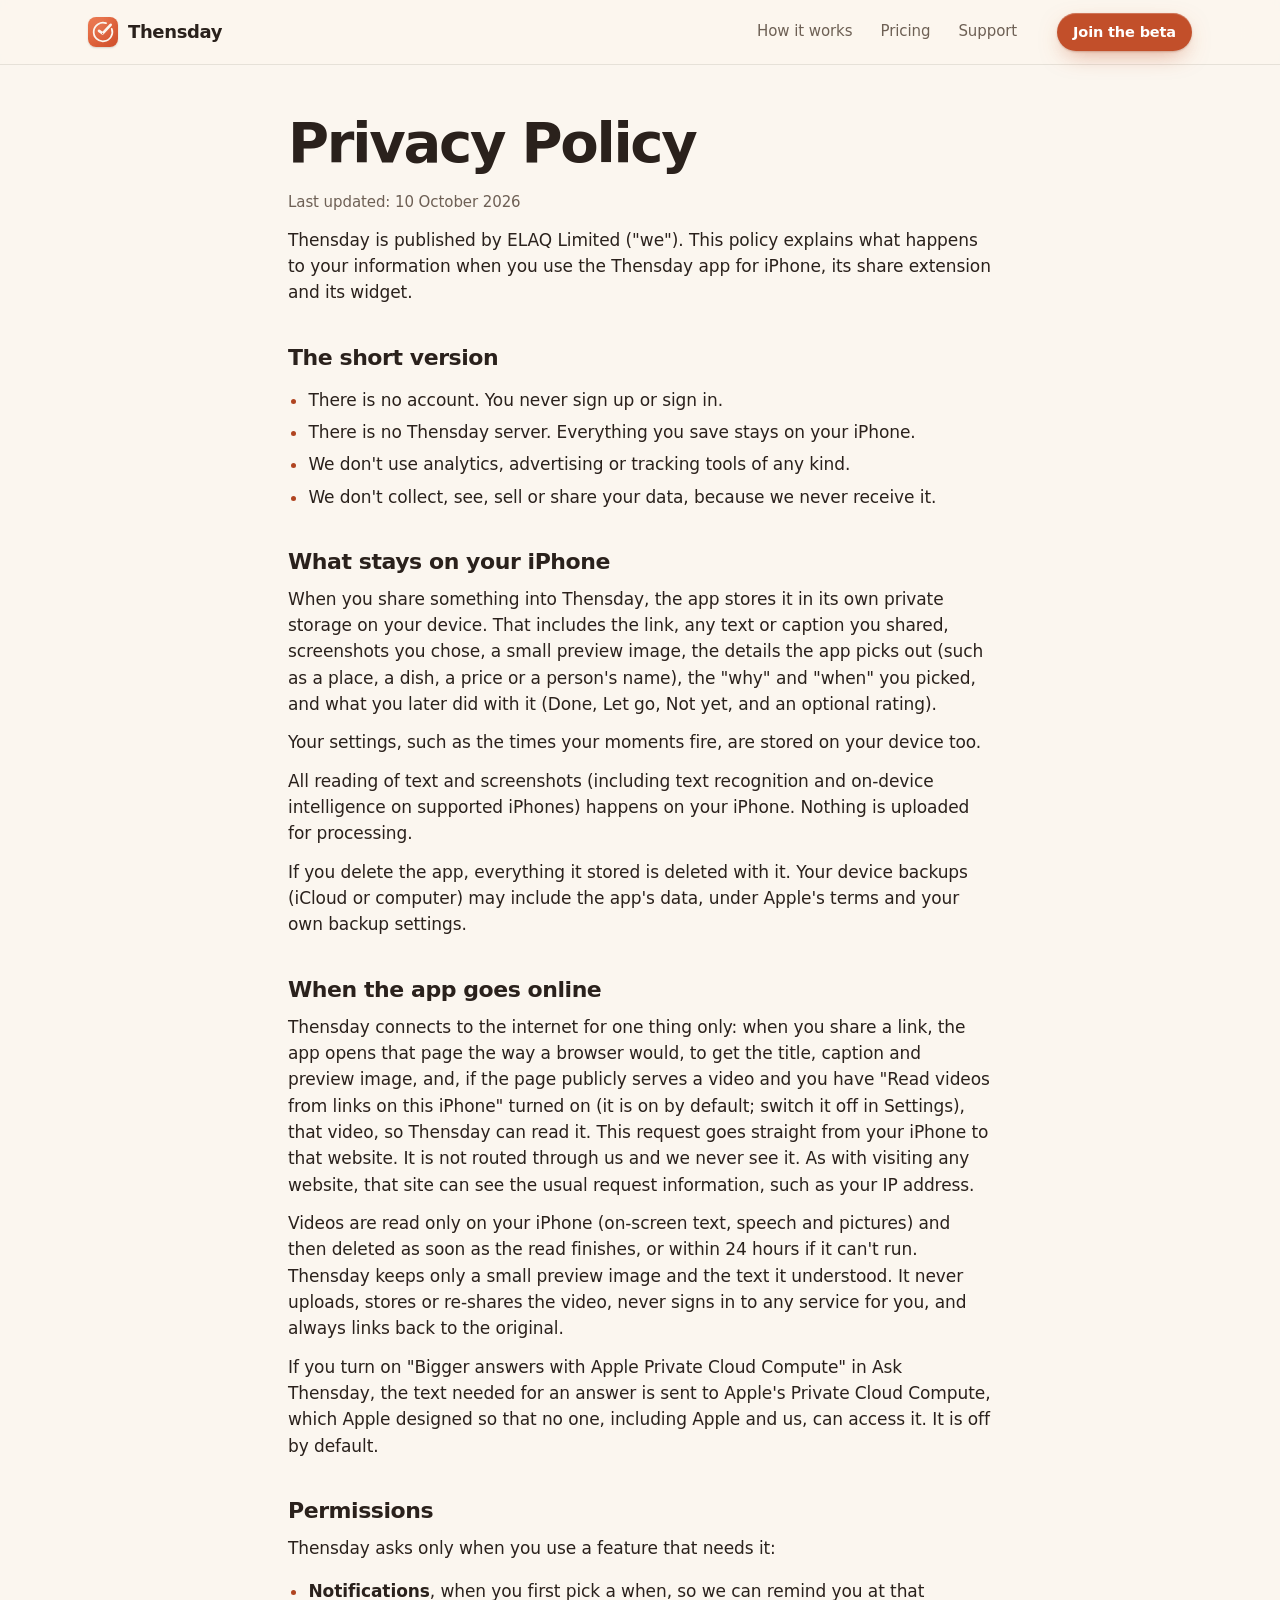
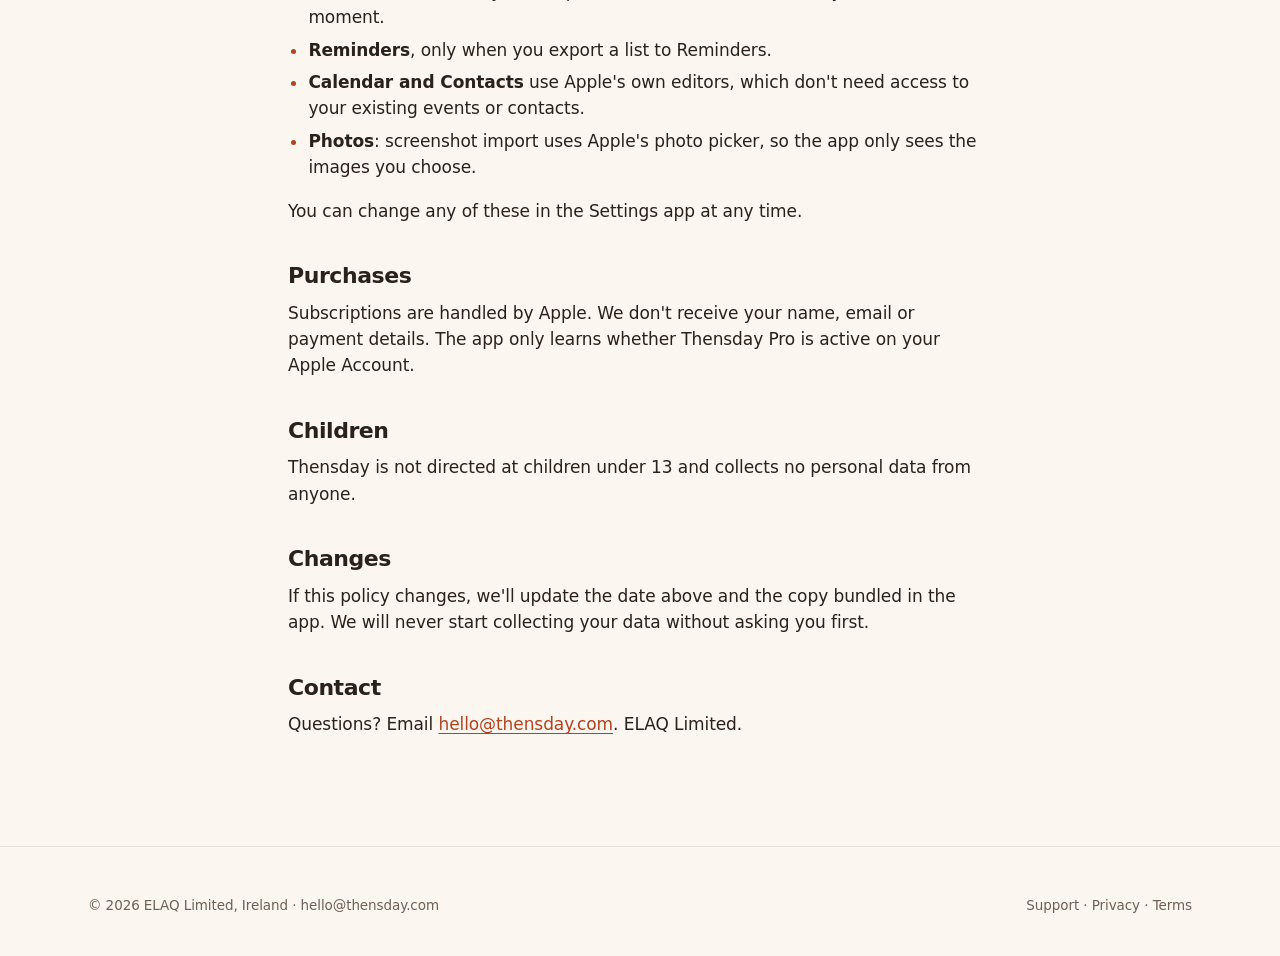
==== privacy.html @ b0e35c25 "Thensday website" ====
<!doctype html>
<!-- CONTACT_EMAIL = "hello@thensday.com" -->
<!-- Generated by build.py from privacy.md. Edit the .md, then run python3 build.py. -->
<html lang="en">
<head>
<meta charset="utf-8">
<meta name="viewport" content="width=device-width, initial-scale=1">
<meta name="color-scheme" content="light dark">
<meta name="theme-color" content="#FBF6EF" media="(prefers-color-scheme: light)">
<meta name="theme-color" content="#16110E" media="(prefers-color-scheme: dark)">
<meta name="description" content="Thensday keeps everything on your iPhone. No account, no server, no analytics.">
<title>Privacy Policy · Thensday</title>
<link rel="canonical" href="https://thensday.com/privacy.html">
<meta property="og:title" content="Privacy Policy · Thensday">
<meta property="og:description" content="Thensday keeps everything on your iPhone. No account, no server, no analytics.">
<meta property="og:image" content="https://thensday.com/og-image.png">
<meta name="twitter:card" content="summary_large_image">
<link rel="icon" href="/icon.svg" type="image/svg+xml">
<link rel="icon" href="/favicon-32.png" type="image/png" sizes="32x32">
<link rel="apple-touch-icon" href="/apple-touch-icon.png">
<link rel="stylesheet" href="/style.css?v=5">
</head>
<body>
<a class="skip" href="#main">Skip to content</a>
<header class="nav scrolled"><div class="wrap nav-in">
  <a class="brand" href="/" aria-label="Thensday home"><img src="/icon.svg" alt="" width="30" height="30"><span>Thensday</span></a>
  <nav class="nav-links" aria-label="Primary"><a href="/#how">How it works</a><a href="/#pricing">Pricing</a><a href="/support.html">Support</a></nav>
  <a class="btn btn-sm" href="mailto:hello@thensday.com?subject=Thensday%20beta">Join the beta</a>
</div></header>
<main id="main" class="wrap narrow prose">
<h1>Privacy Policy</h1>
<p class="updated">Last updated: 10 October 2026</p>
<p>Thensday is published by ELAQ Limited ("we"). This policy explains what happens to your information when you use the Thensday app for iPhone, its share extension and its widget.</p>
<h2>The short version</h2>
<ul>
<li>There is no account. You never sign up or sign in.</li>
<li>There is no Thensday server. Everything you save stays on your iPhone.</li>
<li>We don't use analytics, advertising or tracking tools of any kind.</li>
<li>We don't collect, see, sell or share your data, because we never receive it.</li>
</ul>
<h2>What stays on your iPhone</h2>
<p>When you share something into Thensday, the app stores it in its own private storage on your device. That includes the link, any text or caption you shared, screenshots you chose, a small preview image, the details the app picks out (such as a place, a dish, a price or a person's name), the "why" and "when" you picked, and what you later did with it (Done, Let go, Not yet, and an optional rating).</p>
<p>Your settings, such as the times your moments fire, are stored on your device too.</p>
<p>All reading of text and screenshots (including text recognition and on-device intelligence on supported iPhones) happens on your iPhone. Nothing is uploaded for processing.</p>
<p>If you delete the app, everything it stored is deleted with it. Your device backups (iCloud or computer) may include the app's data, under Apple's terms and your own backup settings.</p>
<h2>When the app goes online</h2>
<p>Thensday connects to the internet for one thing only: when you share a link, the app opens that page the way a browser would, to get the title, caption and preview image, and, if the page publicly serves a video and you have "Read videos from links on this iPhone" turned on (it is on by default; switch it off in Settings), that video, so Thensday can read it. This request goes straight from your iPhone to that website. It is not routed through us and we never see it. As with visiting any website, that site can see the usual request information, such as your IP address.</p>
<p>Videos are read only on your iPhone (on-screen text, speech and pictures) and then deleted as soon as the read finishes, or within 24 hours if it can't run. Thensday keeps only a small preview image and the text it understood. It never uploads, stores or re-shares the video, never signs in to any service for you, and always links back to the original.</p>
<p>If you turn on "Bigger answers with Apple Private Cloud Compute" in Ask Thensday, the text needed for an answer is sent to Apple's Private Cloud Compute, which Apple designed so that no one, including Apple and us, can access it. It is off by default.</p>
<h2>Permissions</h2>
<p>Thensday asks only when you use a feature that needs it:</p>
<ul>
<li><strong>Notifications</strong>, when you first pick a when, so we can remind you at that moment.</li>
<li><strong>Reminders</strong>, only when you export a list to Reminders.</li>
<li><strong>Calendar and Contacts</strong> use Apple's own editors, which don't need access to your existing events or contacts.</li>
<li><strong>Photos</strong>: screenshot import uses Apple's photo picker, so the app only sees the images you choose.</li>
</ul>
<p>You can change any of these in the Settings app at any time.</p>
<h2>Purchases</h2>
<p>Subscriptions are handled by Apple. We don't receive your name, email or payment details. The app only learns whether Thensday Pro is active on your Apple Account.</p>
<h2>Children</h2>
<p>Thensday is not directed at children under 13 and collects no personal data from anyone.</p>
<h2>Changes</h2>
<p>If this policy changes, we'll update the date above and the copy bundled in the app. We will never start collecting your data without asking you first.</p>
<h2>Contact</h2>
<p>Questions? Email <a href="mailto:hello@thensday.com">hello@thensday.com</a>. ELAQ Limited.</p>
</main>
<footer class="foot"><div class="wrap">
  <div class="foot-base" style="margin-top:0;padding-top:0;border-top:0">
    <span>&copy; 2026 ELAQ Limited, Ireland · <a href="mailto:hello@thensday.com">hello@thensday.com</a></span>
    <span><a href="/support.html">Support</a> · <a href="/privacy.html">Privacy</a> · <a href="/terms.html">Terms</a></span>
  </div>
</div></footer>
</body>
</html>
---- style.css ----
/* Thensday — one stylesheet for every page. Light and dark. No framework. */
:root {
  --bg: #FBF6EF;
  --bg-2: #F5EDE2;
  --surface: #FFFFFF;
  --surface-2: #F3EADF;
  --text: #2A211C;
  --muted: #6E6055;
  --accent: #B04420;          /* ember, darkened for AA text on cream */
  --ember: #E0603A;           /* brand ember, for fills and shapes */
  --btn: #C24F2A;             /* white text 4.7:1 */
  --on-btn: #FFFFFF;
  --line: rgba(42, 33, 28, .10);
  --line-2: rgba(42, 33, 28, .16);
  --shadow-sm: 0 1px 2px rgba(42,33,28,.06), 0 2px 8px rgba(120,50,20,.05);
  --shadow: 0 1px 2px rgba(42,33,28,.06), 0 12px 32px -8px rgba(120,50,20,.16);
  --shadow-lg: 0 2px 4px rgba(42,33,28,.05), 0 30px 80px -20px rgba(120,50,20,.30);
  --glow: rgba(224, 96, 58, .22);
  --sans: -apple-system, BlinkMacSystemFont, "SF Pro Text", "SF Pro Display", "Helvetica Neue", system-ui, "Segoe UI", Roboto, sans-serif;
  --serif: "Instrument Serif", "New York", ui-serif, Georgia, serif;
  --r: 22px;
  color-scheme: light;
}
@media (prefers-color-scheme: dark) {
  :root:not([data-theme="light"]) {
    --bg: #16110E; --bg-2: #1B1511; --surface: #211A16; --surface-2: #2A211C;
    --text: #F4EDE4; --muted: #ADA092; --accent: #F07A52; --ember: #F07A52;
    --btn: #F07A52; --on-btn: #16110E;
    --line: rgba(244,237,228,.09); --line-2: rgba(244,237,228,.15);
    --shadow-sm: 0 1px 2px rgba(0,0,0,.4);
    --shadow: 0 1px 2px rgba(0,0,0,.4), 0 16px 40px -12px rgba(0,0,0,.6);
    --shadow-lg: 0 2px 4px rgba(0,0,0,.4), 0 40px 90px -24px rgba(0,0,0,.8);
    --glow: rgba(240, 122, 82, .16);
    color-scheme: dark;
  }
}
:root[data-theme="dark"] {
  --bg: #16110E; --bg-2: #1B1511; --surface: #211A16; --surface-2: #2A211C;
  --text: #F4EDE4; --muted: #ADA092; --accent: #F07A52; --ember: #F07A52;
  --btn: #F07A52; --on-btn: #16110E;
  --line: rgba(244,237,228,.09); --line-2: rgba(244,237,228,.15);
  --shadow-sm: 0 1px 2px rgba(0,0,0,.4);
  --shadow: 0 1px 2px rgba(0,0,0,.4), 0 16px 40px -12px rgba(0,0,0,.6);
  --shadow-lg: 0 2px 4px rgba(0,0,0,.4), 0 40px 90px -24px rgba(0,0,0,.8);
  --glow: rgba(240, 122, 82, .16);
  color-scheme: dark;
}

/* ---------- base ---------- */
*, *::before, *::after { box-sizing: border-box; }
html { -webkit-text-size-adjust: 100%; scroll-behavior: smooth; scroll-padding-top: 80px; }
body {
  margin: 0; background: var(--bg); color: var(--text);
  font: 17px/1.55 var(--sans); letter-spacing: -.005em;
  -webkit-font-smoothing: antialiased; -moz-osx-font-smoothing: grayscale;
  overflow-x: hidden; overflow-x: clip;
}
img, svg { max-width: 100%; display: block; }
a { color: var(--accent); text-underline-offset: 3px; text-decoration-thickness: 1px; }
a:hover { text-decoration-thickness: 2px; }
:focus-visible { outline: 3px solid var(--ember); outline-offset: 3px; border-radius: 8px; }
h1, h2, h3, h4 { margin: 0; letter-spacing: -.025em; line-height: 1.08; font-weight: 700; }
p { margin: 0; }
.wrap { max-width: 1160px; margin: 0 auto; padding: 0 16px; }
@media (min-width: 640px) { .wrap { padding: 0 28px; } }
.narrow { max-width: 760px; }
.serif { font-family: var(--serif); font-style: italic; font-weight: 400; letter-spacing: -.01em; }
.em { color: var(--accent); }
.sr-only { position: absolute !important; width: 1px; height: 1px; padding: 0; margin: -1px; overflow: hidden; clip: rect(0 0 0 0); white-space: nowrap; border: 0; }
.skip { position: absolute; left: 12px; top: -60px; z-index: 100; background: var(--btn); color: var(--on-btn); padding: 10px 16px; border-radius: 12px; font-weight: 600; text-decoration: none; }
.skip:focus { top: 12px; }

/* ---------- buttons ---------- */
.btn {
  display: inline-flex; align-items: center; justify-content: center; gap: 8px;
  min-height: 48px; padding: 0 22px; border-radius: 999px; border: 0;
  background: var(--btn); color: var(--on-btn); font: 600 16px/1 var(--sans); letter-spacing: -.01em;
  text-decoration: none; cursor: pointer; white-space: nowrap;
  box-shadow: inset 0 1px 0 rgba(255,255,255,.22), 0 1px 2px rgba(120,40,10,.25), 0 8px 24px -8px rgba(194,79,42,.6);
  transition: transform .15s ease, box-shadow .2s ease, filter .2s;
}
.btn:hover { transform: translateY(-1px); filter: brightness(1.05); text-decoration: none; }
.btn:active { transform: translateY(0) scale(.98); }
.btn-sm { min-height: 38px; padding: 0 16px; font-size: 14.5px; }
.btn-ghost {
  background: transparent; color: var(--text); box-shadow: inset 0 0 0 1px var(--line-2);
}
.btn-ghost:hover { background: var(--surface); filter: none; }
.store-soon {
  display: inline-flex; align-items: center; gap: 10px; min-height: 48px; padding: 0 18px 0 14px;
  border-radius: 14px; border: 1px dashed var(--line-2); color: var(--muted); font-size: 13px; line-height: 1.15;
}
.store-soon svg { width: 22px; height: 22px; flex: none; }
.store-soon b { display: block; color: var(--text); font-size: 15px; font-weight: 600; }
.arrow { transition: transform .2s; }
a:hover .arrow { transform: translateX(3px); }

/* ---------- nav ---------- */
.nav {
  position: sticky; top: 0; z-index: 50;
  background: color-mix(in srgb, var(--bg) 78%, transparent);
  -webkit-backdrop-filter: saturate(1.6) blur(16px); backdrop-filter: saturate(1.6) blur(16px);
  border-bottom: 1px solid transparent; transition: border-color .3s;
}
.nav.scrolled { border-bottom-color: var(--line); }
.nav-in { display: flex; align-items: center; gap: 20px; height: 64px; }
.brand { display: inline-flex; align-items: center; gap: 10px; color: var(--text); text-decoration: none; font-weight: 700; font-size: 18px; letter-spacing: -.02em; }
.brand img { width: 30px; height: 30px; border-radius: 8px; box-shadow: 0 1px 2px rgba(0,0,0,.15); }
.nav-links { display: none; gap: 4px; margin-left: auto; }
.nav-links a { color: var(--muted); text-decoration: none; font-size: 15px; padding: 8px 12px; border-radius: 10px; }
.nav-links a:hover, .nav-links a[aria-current="page"] { color: var(--text); background: var(--surface-2); }
.nav .btn { margin-left: auto; }
@media (min-width: 820px) { .nav-links { display: flex; } .nav .btn { margin-left: 8px; } }

/* ---------- sections ---------- */
section { position: relative; }
.sec { padding: 88px 0; }
@media (min-width: 900px) { .sec { padding: 128px 0; } }
.kicker { display: inline-flex; align-items: center; gap: 8px; color: var(--accent); font-weight: 600; font-size: 14px; letter-spacing: .02em; margin-bottom: 14px; }
.kicker::before { content: ""; width: 18px; height: 2px; border-radius: 2px; background: currentColor; }
.h2 { font-size: clamp(34px, 6vw, 58px); line-height: 1.02; letter-spacing: -.035em; }
.h2 .serif { font-size: 1.08em; line-height: .9; }
.lead { font-size: clamp(18px, 2.2vw, 21px); color: var(--muted); line-height: 1.5; margin-top: 18px; max-width: 34em; }
.center { text-align: center; }
.center .lead { margin-left: auto; margin-right: auto; }

/* ---------- hero ---------- */
.hero { padding: 40px 0 72px; overflow: hidden; }
.hero::before {
  content: ""; position: absolute; inset: -20% -10% auto auto; width: 900px; height: 900px; pointer-events: none;
  background: radial-gradient(closest-side, var(--glow), transparent 70%);
}
.hero-grid { position: relative; display: grid; gap: 48px; align-items: center; }
@media (min-width: 960px) { .hero { padding: 64px 0 112px; } .hero-grid { grid-template-columns: 1.1fr .9fr; gap: 40px; } }
.pill-badge {
  display: inline-flex; align-items: center; gap: 8px; padding: 6px 12px 6px 8px; border-radius: 999px;
  background: var(--surface); box-shadow: var(--shadow-sm), inset 0 0 0 1px var(--line);
  font-size: 13.5px; color: var(--muted); font-weight: 500;
}
.pill-badge .dot { width: 8px; height: 8px; border-radius: 50%; background: #3FA36B; box-shadow: 0 0 0 3px rgba(63,163,107,.18); }
.hero h1 { font-size: clamp(46px, 9.4vw, 92px); line-height: .98; letter-spacing: -.045em; margin-top: 22px; }
.hero h1 .serif { font-size: 1.1em; color: var(--accent); padding-right: .05em; }
.hero .lead { margin-top: 22px; max-width: 30em; color: var(--muted); }
.hero .lead strong { color: var(--text); font-weight: 600; }
.cta-row { display: flex; flex-wrap: wrap; gap: 12px; align-items: center; margin-top: 32px; }
.fine { font-size: 14px; color: var(--muted); margin-top: 18px; }
.fine-list { display: flex; flex-wrap: wrap; gap: 6px 18px; margin: 22px 0 0; padding: 0; list-style: none; font-size: 14.5px; color: var(--muted); }
.fine-list li { display: inline-flex; align-items: center; gap: 7px; }
.fine-list svg { width: 16px; height: 16px; color: var(--accent); }

/* ---------- the phone ---------- */
.stage { position: relative; display: grid; justify-items: center; }
.phone {
  --pf: clamp(8.2px, 2.5vw, 10.4px);
  font-size: var(--pf); position: relative; width: 31em; height: 64em; border-radius: 5.2em;
  background: #0E0A08; padding: 1.1em; z-index: 1;
  box-shadow: 0 0 0 .2em #3A302A, 0 0 0 .32em #0E0A08, var(--shadow-lg);
}
.phone::before { /* side buttons */
  content: ""; position: absolute; right: -.5em; top: 17em; width: .3em; height: 7em; border-radius: 0 .3em .3em 0; background: #2E2622;
}
.screen {
  position: relative; width: 100%; height: 100%; border-radius: 4.2em; overflow: hidden;
  background: #1A1310; color: #fff; font-family: var(--sans); isolation: isolate;
}
.island { position: absolute; z-index: 30; top: 1.1em; left: 50%; transform: translateX(-50%); width: 10.4em; height: 3em; border-radius: 2em; background: #000; }
.status { position: absolute; z-index: 25; top: 1.5em; left: 0; right: 0; display: flex; justify-content: space-between; padding: 0 3em 0 3.4em; font: 600 1.45em/1 var(--sans); color: #fff; }
.status i { display: inline-flex; gap: .3em; align-items: center; }
.status i b { display: block; width: 1.7em; height: .8em; border-radius: .25em; border: .12em solid rgba(255,255,255,.8); position: relative; }
.status i b::after { content: ""; position: absolute; inset: .1em .3em .1em .1em; background: #fff; border-radius: .1em; }

/* reel */
.reel { position: absolute; inset: 0; overflow: hidden; background: linear-gradient(170deg, #F2A65A 0%, #E0603A 38%, #7A2E2A 72%, #2A1712 100%); }
.reel .sun { position: absolute; width: 16em; height: 16em; border-radius: 50%; left: 50%; top: 13em; transform: translateX(-50%); background: radial-gradient(circle, #FFE3B0 0%, #FFC074 45%, rgba(255,192,116,0) 70%); animation: sun 9s ease-in-out infinite alternate; }
@keyframes sun { to { transform: translate(-46%, -1.5em) scale(1.06); } }
.reel .roofs { position: absolute; left: -2em; right: -2em; bottom: 14em; height: 22em; }
.reel .roofs span { position: absolute; bottom: 0; background: #5A2420; border-radius: .4em .4em 0 0; }
.reel .roofs span::before { content: ""; position: absolute; left: 0; right: 0; top: -2.2em; height: 2.4em; background: #8E3524; clip-path: polygon(0 100%, 50% 0, 100% 100%); }
.reel .roofs span i { position: absolute; width: 1.4em; height: 2em; background: #FFC98A; border-radius: .3em .3em 0 0; opacity: .85; }
.reel .street { position: absolute; left: 0; right: 0; bottom: 0; height: 15em; background: linear-gradient(#3A1A16, #1A0E0B); }
.reel .shade { position: absolute; inset: 0; background: linear-gradient(transparent 55%, rgba(0,0,0,.65)); }
.reel .ost { /* on-screen text */
  position: absolute; left: .85em; right: 2.2em; top: 3.6em; font: 800 2.7em/1.1 var(--sans); letter-spacing: -.02em; color: #fff;
  text-shadow: 0 .06em .3em rgba(0,0,0,.35);
}
.reel .ost span { display: inline; background: rgba(0,0,0,.28); box-decoration-break: clone; -webkit-box-decoration-break: clone; padding: .02em .22em; border-radius: .18em; }
.reel .ost.b { opacity: 0; }
.rail { position: absolute; right: 1.6em; bottom: 13em; display: grid; gap: 2.2em; justify-items: center; }
.rail div { display: grid; justify-items: center; gap: .3em; font: 600 1.15em/1 var(--sans); }
.rail svg { width: 2.6em; height: 2.6em; color: #fff; filter: drop-shadow(0 .1em .3em rgba(0,0,0,.4)); }
.rail .share-btn { position: relative; }
.meta { position: absolute; left: 1.7em; right: 4.6em; bottom: 4em; font-size: 1.32em; line-height: 1.35; }
.meta .who { display: flex; align-items: center; gap: .5em; font-weight: 700; margin-bottom: .45em; }
.meta .who i { width: 2.1em; height: 2.1em; border-radius: 50%; background: linear-gradient(135deg, #FFD08A, #E0603A); box-shadow: 0 0 0 .14em #fff; }
.meta p { opacity: .92; }
.prog { position: absolute; left: 0; right: 0; bottom: 3.4em; height: .3em; background: rgba(255,255,255,.25); }
.prog i { display: block; height: 100%; width: 0; background: #fff; }
.home-ind { position: absolute; z-index: 40; bottom: .9em; left: 50%; transform: translateX(-50%); width: 12em; height: .45em; border-radius: 1em; background: rgba(255,255,255,.75); }

/* tap ripple */
.tap { position: absolute; z-index: 45; width: 4.4em; height: 4.4em; margin: -2.2em 0 0 -2.2em; border-radius: 50%; background: rgba(255,255,255,.55); box-shadow: 0 0 0 .2em rgba(255,255,255,.35); opacity: 0; pointer-events: none; }
.tap.go { animation: tap .55s ease-out; }
@keyframes tap { 0% { opacity: 0; transform: scale(.4); } 30% { opacity: 1; transform: scale(.9); } 100% { opacity: 0; transform: scale(1.5); } }

/* share sheet */
.dim { position: absolute; inset: 0; z-index: 10; background: rgba(0,0,0,.38); opacity: 0; transition: opacity .35s; }
.sheet {
  position: absolute; z-index: 11; left: .6em; right: .6em; bottom: .6em; border-radius: 3.4em; padding: 2em 1.8em 2.6em;
  background: rgba(246,241,235,.96); color: #2A211C; transform: translateY(110%); transition: transform .5s cubic-bezier(.2,.9,.25,1);
}
.sheet .grab { width: 4em; height: .5em; border-radius: 1em; background: rgba(42,33,28,.2); margin: 0 auto 1.6em; }
.sheet .link { display: flex; gap: 1.1em; align-items: center; padding-bottom: 1.6em; border-bottom: .1em solid rgba(42,33,28,.1); }
.sheet .link i { width: 4.2em; height: 4.2em; border-radius: 1em; background: linear-gradient(170deg, #F2A65A, #E0603A 50%, #5A2420); flex: none; }
.sheet .link b { display: block; font-size: 1.4em; } .sheet .link small { font-size: 1.15em; color: #7A6C5F; }
.apps { display: flex; justify-content: space-between; padding-top: 1.8em; }
.apps div { display: grid; justify-items: center; gap: .55em; font-size: 1.05em; color: #4A3F37; width: 5.6em; }
.apps span { display: block; width: 5.4em; height: 5.4em; border-radius: 1.3em; background: #DCD3C9; position: relative; transition: transform .2s; }
.apps span::after { content: ""; position: absolute; inset: 1.6em; border-radius: .5em; background: rgba(255,255,255,.7); }
.apps .a2 span { background: #C9D6CF; } .apps .a2 span::after { border-radius: 50%; }
.apps .a3 span { background: #D3D3DE; } .apps .a3 span::after { inset: 1.7em 1.4em; border-radius: .2em; }
.apps .th span { background: url(/icon.svg) center/cover; box-shadow: 0 .3em 1em rgba(224,96,58,.45); }
.apps .th span::after { display: none; }
.apps .th.press span { transform: scale(.9); }

/* thensday card */
.tcard {
  position: absolute; z-index: 20; left: 0; right: 0; bottom: 0; top: 5.6em; border-radius: 3.4em 3.4em 4.2em 4.2em;
  background: #FBF6EF; color: #2A211C; padding: 2.2em 2em 2em; transform: translateY(105%);
  transition: transform .55s cubic-bezier(.2,.9,.25,1); display: flex; flex-direction: column;
}
.tc-head { display: flex; align-items: center; justify-content: space-between; font-size: 1.35em; }
.tc-head .x { color: #8A7B6E; }
.tc-head b { font-weight: 700; }
.badge-read { display: inline-flex; align-items: center; gap: .3em; padding: .3em .7em; border-radius: 1em; background: #E7F2EA; color: #24693F; font-size: .82em; font-weight: 700; opacity: 0; transform: scale(.8); transition: .3s; }
.badge-read.on { opacity: 1; transform: none; }
.tc-thumb { position: relative; margin-top: 1.6em; height: 9.6em; border-radius: 1.6em; overflow: hidden; background: linear-gradient(170deg, #F2A65A 0%, #E0603A 45%, #6A2824 100%); flex: none; }
.tc-thumb::before { content: ""; position: absolute; width: 8em; height: 8em; border-radius: 50%; left: 50%; top: 1em; transform: translateX(-50%); background: radial-gradient(circle, #FFE3B0, rgba(255,192,116,0) 70%); }
.tc-thumb::after { content: "0:38"; position: absolute; right: .8em; bottom: .7em; font: 600 1.05em/1 var(--sans); color: #fff; background: rgba(0,0,0,.35); padding: .25em .5em; border-radius: .5em; }
.reading { position: absolute; inset: 0; display: grid; place-items: center; background: rgba(42,20,14,.35); -webkit-backdrop-filter: blur(.4em); backdrop-filter: blur(.4em); color: #fff; transition: opacity .4s; }
.reading .ring { width: 4.6em; height: 4.6em; }
.reading .ring circle { fill: none; stroke-width: 3.2; }
.reading .ring .bg { stroke: rgba(255,255,255,.3); }
.reading .ring .fg { stroke: #fff; stroke-linecap: round; stroke-dasharray: 100; stroke-dashoffset: 100; transform: rotate(-90deg); transform-origin: center; transition: stroke-dashoffset .25s linear; }
.reading p { font: 600 1.25em/1 var(--sans); margin-top: .7em; text-align: center; }
.reading > div { display: grid; justify-items: center; }
.tc-title { font: 700 1.9em/1.15 var(--sans); letter-spacing: -.02em; margin-top: .75em; opacity: 0; transform: translateY(.4em); transition: .4s; }
.tc-sum { font-size: 1.32em; line-height: 1.4; color: #5A4C42; margin-top: .5em; min-height: 3.8em; }
.tc-sum .caret { display: inline-block; width: .08em; height: 1.05em; background: #E0603A; vertical-align: -.15em; margin-left: .05em; animation: blink 1s steps(1) infinite; }
@keyframes blink { 50% { opacity: 0; } }
.facts { display: flex; flex-wrap: wrap; gap: .5em; margin-top: .8em; }
.fact { display: inline-flex; align-items: center; gap: .35em; padding: .4em .7em .4em .5em; border-radius: 1em; background: #F1E7DA; font-size: 1.04em; white-space: nowrap; font-weight: 600; color: #3A2E26; opacity: 0; transform: scale(.6); transition: transform .4s cubic-bezier(.3,1.6,.5,1), opacity .25s; }
.fact.on { opacity: 1; transform: none; }
.fact svg { width: 1.15em; height: 1.15em; color: #C24F2A; }
.fact small { font-weight: 500; color: #8A7B6E; font-size: .88em; }
.qs { margin-top: 1.1em; display: grid; gap: .9em; }
.q { opacity: 0; transform: translateY(1em); transition: .45s cubic-bezier(.2,.9,.25,1); }
.q.on { opacity: 1; transform: none; }
.q p { font: 600 1.18em/1.2 var(--sans); color: #2A211C; margin-bottom: .5em; }
.chips { display: flex; flex-wrap: wrap; gap: .45em; }
.chip { display: inline-flex; align-items: center; gap: .35em; padding: .5em .95em; border-radius: 1.4em; background: #fff; box-shadow: inset 0 0 0 .1em rgba(42,33,28,.12); font-size: 1.12em; font-weight: 600; color: #3A2E26; transition: background .25s, color .25s, box-shadow .25s, transform .2s; }
.chip.sel { background: #E0603A; color: #fff; box-shadow: none; }
.chip.press { transform: scale(.92); }
.moment { margin-top: auto; display: flex; align-items: center; gap: .9em; padding: 1.1em 1.2em; border-radius: 1.8em; background: #2A211C; color: #FBF6EF; opacity: 0; transform: translateY(1.2em); transition: .5s cubic-bezier(.2,.9,.25,1); }
.moment.on { opacity: 1; transform: none; }
.moment .mi { width: 3.4em; height: 3.4em; border-radius: 1em; background: #E0603A; display: grid; place-items: center; flex: none; }
.moment .mi svg { width: 1.8em; height: 1.8em; color: #fff; }
.moment b { display: block; font-size: 1.32em; white-space: nowrap; } .moment small { display: block; font-size: 1.12em; color: #F7A07F; font-weight: 600; white-space: nowrap; }
.moment .go { margin-left: auto; font-size: 1.1em; font-weight: 600; color: #CDBFB1; white-space: nowrap; }
.saved-toast { position: absolute; z-index: 35; left: 50%; top: .85em; transform: translate(-50%, 0) scale(.6, .8); display: flex; align-items: center; gap: .5em; padding: .85em 1.4em .85em .9em; border-radius: 2em; background: #000; color: #fff; font: 600 1.25em/1 var(--sans); opacity: 0; transition: .4s; white-space: nowrap; }
.saved-toast.on { opacity: 1; transform: translate(-50%, 0) scale(1); }
.saved-toast i { width: 1.4em; height: 1.4em; border-radius: 50%; background: #3FA36B; display: grid; place-items: center; }
.saved-toast svg { width: .9em; height: .9em; color: #fff; }

/* states */
.phone.s-sheet .dim, .phone.s-card .dim { opacity: 1; }
.phone.s-sheet .sheet { transform: none; }
.phone.s-card .tcard { transform: none; }
.phone.s-reveal .tc-title { opacity: 1; transform: none; }
.phone.s-reveal .reading { opacity: 0; }
.phone.ost2 .reel .ost.a { opacity: 0; transition: opacity .3s; }
.phone.ost2 .reel .ost.b { opacity: 1; transition: opacity .3s .15s; }

/* beats under the phone */
.beats { display: flex; gap: 6px; margin-top: 26px; padding: 5px; border-radius: 999px; background: var(--surface); box-shadow: var(--shadow-sm), inset 0 0 0 1px var(--line); z-index: 1; }
.beats span { font-size: 13px; font-weight: 600; color: var(--muted); padding: 7px 12px; border-radius: 999px; transition: background .3s, color .3s; white-space: nowrap; }
.beats span.on { background: var(--text); color: var(--bg); }
@media (max-width: 380px) { .beats span { padding: 7px 9px; font-size: 12px; } }
.float-note { position: absolute; z-index: 2; display: none; padding: 10px 14px; border-radius: 16px; background: var(--surface); box-shadow: var(--shadow); font-size: 13.5px; line-height: 1.3; color: var(--muted); max-width: 200px; }
.float-note b { display: block; color: var(--text); font-size: 14px; }
@media (min-width: 1100px) {
  .float-note { display: block; }
  .float-note.n1 { left: -10px; top: 22%; }
  .float-note.n2 { right: -18px; bottom: 26%; }
}

/* ---------- how it works ---------- */
.steps { display: grid; gap: 16px; margin-top: 56px; counter-reset: s; }
@media (min-width: 860px) { .steps { grid-template-columns: repeat(3, 1fr); gap: 20px; } }
.step { position: relative; padding: 28px 26px 30px; border-radius: var(--r); background: var(--surface); box-shadow: var(--shadow-sm), inset 0 0 0 1px var(--line); overflow: hidden; }
.step .num { font-family: var(--serif); font-style: italic; font-size: 56px; line-height: 1; color: var(--accent); }
.step h3 { font-size: 24px; margin-top: 14px; }
.step p { color: var(--muted); margin-top: 10px; }
.step .viz { margin-top: 22px; height: 112px; border-radius: 16px; background: var(--bg-2); position: relative; overflow: hidden; display: grid; place-items: center; }
.mini-chips { display: flex; flex-wrap: wrap; gap: 6px; justify-content: center; padding: 0 12px; }
.mc { font-size: 13px; font-weight: 600; padding: 6px 11px; border-radius: 999px; background: var(--surface); box-shadow: inset 0 0 0 1px var(--line-2); color: var(--text); }
.mc.on { background: var(--btn); color: var(--on-btn); box-shadow: none; }
.lanes { display: grid; gap: 7px; width: calc(100% - 32px); }
.lane { display: flex; align-items: center; gap: 8px; font-size: 12.5px; color: var(--muted); }
.lane b { width: 66px; flex: none; color: var(--text); font-weight: 600; }
.lane i { flex: 1; height: 6px; border-radius: 6px; background: linear-gradient(90deg, var(--ember), transparent); opacity: .65; }
.notif { width: calc(100% - 28px); display: flex; gap: 10px; align-items: center; padding: 11px 12px; border-radius: 16px; background: var(--surface); box-shadow: var(--shadow-sm); font-size: 13px; line-height: 1.3; }
.notif img { width: 30px; height: 30px; border-radius: 8px; flex: none; }
.notif b { display: block; font-size: 13px; }
.notif span { color: var(--muted); }

/* ---------- feature rows ---------- */
.feature { display: grid; gap: 40px; align-items: center; padding: 56px 0; }
.feature + .feature { border-top: 1px solid var(--line); }
@media (min-width: 940px) { .feature { grid-template-columns: 1fr 1.05fr; gap: 72px; padding: 80px 0; } .feature.flip .f-copy { order: 2; } }
.f-copy h3 { font-size: clamp(30px, 4.6vw, 44px); letter-spacing: -.035em; line-height: 1.04; }
.f-copy h3 .serif { color: var(--accent); }
.f-copy p { color: var(--muted); font-size: 18px; margin-top: 16px; max-width: 32em; }
.f-copy ul { list-style: none; margin: 22px 0 0; padding: 0; display: grid; gap: 10px; }
.f-copy li { display: flex; gap: 12px; align-items: flex-start; }
.f-copy li svg { width: 20px; height: 20px; color: var(--accent); flex: none; margin-top: 3px; }
.f-copy .tag { display: inline-block; font-size: 13px; font-weight: 600; color: var(--accent); background: color-mix(in srgb, var(--ember) 12%, transparent); padding: 4px 10px; border-radius: 999px; margin-bottom: 16px; }
.f-viz { position: relative; border-radius: 28px; padding: 28px; background: var(--bg-2); box-shadow: inset 0 0 0 1px var(--line); overflow: hidden; min-height: 340px; display: grid; align-content: center; }
@media (min-width: 640px) { .f-viz { padding: 40px; } }
.f-viz::before { content: ""; position: absolute; inset: auto -20% -40% auto; width: 70%; height: 80%; background: radial-gradient(closest-side, var(--glow), transparent); pointer-events: none; }
.card { position: relative; background: var(--surface); border-radius: 18px; box-shadow: var(--shadow), inset 0 0 0 1px var(--line); }

/* full read viz */
.evidence { display: grid; gap: 10px; position: relative; }
.ev { display: grid; grid-template-columns: 34px 1fr; gap: 12px; align-items: center; padding: 12px 14px; }
.ev .ic { width: 34px; height: 34px; border-radius: 10px; display: grid; place-items: center; background: color-mix(in srgb, var(--ember) 14%, transparent); color: var(--accent); }
.ev .ic svg { width: 18px; height: 18px; }
.ev small { display: flex; justify-content: space-between; gap: 8px; font-size: 12px; font-weight: 600; color: var(--muted); text-transform: uppercase; letter-spacing: .06em; }
.ev small em { font-style: normal; text-transform: none; letter-spacing: 0; color: var(--accent); }
.ev p { font-size: 15px; margin-top: 2px; color: var(--text); line-height: 1.35; }
.ev p.ocr { font-weight: 800; letter-spacing: -.01em; }
.merge { display: grid; place-items: center; height: 34px; color: var(--muted); }
.merge svg { width: 22px; height: 22px; }
.understood { padding: 18px; }
.understood .lbl { display: flex; align-items: center; justify-content: space-between; font-size: 12px; font-weight: 700; text-transform: uppercase; letter-spacing: .06em; color: var(--muted); }
.read-ok { color: #24693F; background: #E3F1E7; padding: 3px 8px; border-radius: 999px; letter-spacing: 0; text-transform: none; font-size: 12px; }
:root[data-theme="dark"] .read-ok { color: #8FD3A8; background: rgba(63,163,107,.18); }
@media (prefers-color-scheme: dark) { :root:not([data-theme="light"]) .read-ok { color: #8FD3A8; background: rgba(63,163,107,.18); } }
.understood h4 { font-size: 19px; margin-top: 10px; letter-spacing: -.02em; }
.understood p { font-size: 15px; color: var(--muted); margin-top: 6px; }
.pills { display: flex; flex-wrap: wrap; gap: 6px; margin-top: 12px; }
.pl { font-size: 12.5px; font-weight: 600; padding: 5px 10px; border-radius: 999px; background: var(--surface-2); color: var(--text); }
.pl small { color: var(--muted); font-weight: 500; }

/* ask viz */
.chat { display: grid; gap: 12px; position: relative; }
.bubble { max-width: 86%; padding: 12px 16px; border-radius: 20px; font-size: 15.5px; line-height: 1.4; }
.bubble.me { justify-self: end; background: var(--btn); color: var(--on-btn); border-bottom-right-radius: 6px; }
.bubble.ai { background: var(--surface); box-shadow: var(--shadow-sm), inset 0 0 0 1px var(--line); border-bottom-left-radius: 6px; }
.cite { display: flex; gap: 12px; align-items: center; padding: 10px; margin-top: 10px; border-radius: 14px; background: var(--surface-2); }
.cite i { width: 46px; height: 46px; border-radius: 10px; flex: none; background: linear-gradient(170deg, #F2A65A, #E0603A 50%, #6A2824); }
.cite b { display: block; font-size: 14px; } .cite span { font-size: 12.5px; color: var(--muted); }
.acts { display: flex; flex-wrap: wrap; gap: 6px; margin-top: 10px; }
.act { font-size: 13px; font-weight: 600; padding: 7px 12px; border-radius: 999px; box-shadow: inset 0 0 0 1px var(--line-2); color: var(--accent); background: var(--surface); }
.ask-bar { display: flex; align-items: center; gap: 10px; padding: 8px 8px 8px 16px; border-radius: 999px; background: var(--surface); box-shadow: var(--shadow-sm), inset 0 0 0 1px var(--line); color: var(--muted); font-size: 14.5px; margin-top: 6px; }
.ask-bar span { flex: 1; }
.ask-bar i { width: 32px; height: 32px; border-radius: 50%; background: var(--btn); display: grid; place-items: center; }
.ask-bar svg { width: 16px; height: 16px; color: var(--on-btn); }
.suggest { display: flex; flex-wrap: wrap; gap: 6px; }
.suggest span { font-size: 12.5px; padding: 6px 10px; border-radius: 999px; background: var(--surface); box-shadow: inset 0 0 0 1px var(--line); color: var(--muted); }

/* plans viz */
.plans { position: relative; display: grid; gap: 14px; }
.plan { padding: 18px; }
.plan-h { display: flex; justify-content: space-between; align-items: baseline; gap: 10px; }
.plan-h h4 { font-size: 20px; letter-spacing: -.02em; }
.plan-h span { font-size: 13px; color: var(--muted); white-space: nowrap; }
.plan ol { list-style: none; margin: 12px 0 0; padding: 0; display: grid; gap: 2px; }
.plan li { display: flex; align-items: center; gap: 10px; font-size: 14.5px; padding: 7px 0; border-top: 1px solid var(--line); }
.plan li:first-child { border-top: 0; }
.plan li i { width: 26px; height: 26px; border-radius: 8px; flex: none; display: grid; place-items: center; background: var(--surface-2); color: var(--accent); }
.plan li i svg { width: 14px; height: 14px; }
.plan li em { margin-left: auto; font-style: normal; font-size: 12.5px; color: var(--muted); }
.plan-f { display: flex; gap: 8px; margin-top: 14px; flex-wrap: wrap; }
.plan-f .btn { min-height: 36px; font-size: 14px; padding: 0 14px; }
.plan.small { padding: 14px 18px; display: flex; align-items: center; gap: 14px; }
.plan.small .stack { display: flex; }
.plan.small .stack i { width: 34px; height: 34px; border-radius: 10px; margin-left: -10px; box-shadow: 0 0 0 2px var(--surface); }
.plan.small .stack i:first-child { margin-left: 0; }
.plan.small b { display: block; font-size: 15px; } .plan.small span { font-size: 13px; color: var(--muted); }

/* lock screen viz */
.lock-wrap { display: grid; justify-items: center; }
.lock { width: 100%; max-width: 340px; aspect-ratio: 340 / 430; border-radius: 34px; padding: 22px 16px; color: #fff; position: relative; overflow: hidden;
  background: radial-gradient(120% 80% at 20% 0%, #F2A65A 0%, transparent 55%), radial-gradient(100% 80% at 100% 100%, #7A2E2A, transparent 60%), linear-gradient(170deg, #E0603A, #4A1D18);
  box-shadow: var(--shadow-lg); }
.lock .date { text-align: center; font-size: 15px; font-weight: 600; opacity: .9; }
.lock .time { text-align: center; font-size: 76px; font-weight: 700; line-height: 1; letter-spacing: -.03em; margin-top: 2px; }
.la { margin-top: 18px; padding: 14px; border-radius: 22px; background: rgba(28,18,14,.62); -webkit-backdrop-filter: blur(20px); backdrop-filter: blur(20px); }
.la-h { display: flex; align-items: center; gap: 8px; font-size: 13px; font-weight: 700; }
.la-h img { width: 20px; height: 20px; border-radius: 5px; }
.la-h span { margin-left: auto; font-weight: 500; opacity: .7; }
.la ul { list-style: none; margin: 10px 0 0; padding: 0; display: grid; gap: 8px; }
.la li { display: flex; align-items: center; gap: 10px; font-size: 14px; }
.la li i { width: 20px; height: 20px; border-radius: 50%; box-shadow: inset 0 0 0 2px rgba(255,255,255,.6); flex: none; display: grid; place-items: center; }
.la li.done i { background: #F07A52; box-shadow: none; }
.la li.done i svg { width: 12px; height: 12px; color: #fff; }
.la li.done span { opacity: .55; text-decoration: line-through; }
.la li em { margin-left: auto; font-style: normal; font-size: 12px; opacity: .7; }
.lnotif { margin-top: 10px; display: flex; gap: 10px; padding: 12px; border-radius: 20px; background: rgba(255,248,240,.82); color: #2A211C; -webkit-backdrop-filter: blur(20px); backdrop-filter: blur(20px); font-size: 13px; line-height: 1.3; }
.lnotif img { width: 32px; height: 32px; border-radius: 8px; flex: none; }
.lnotif b { display: flex; justify-content: space-between; font-size: 13px; } .lnotif b em { font-style: normal; font-weight: 500; color: #7A6C5F; }

/* private viz */
.vault { position: relative; display: grid; gap: 16px; }
.device { border: 2px dashed color-mix(in srgb, var(--ember) 55%, transparent); border-radius: 26px; padding: 20px; position: relative; }
.device > b { position: absolute; top: -12px; left: 18px; background: var(--bg-2); padding: 0 8px; font-size: 13px; color: var(--accent); font-weight: 700; }
.inside { display: flex; flex-wrap: wrap; gap: 8px; }
.inside span { display: inline-flex; align-items: center; gap: 6px; font-size: 13.5px; font-weight: 600; padding: 8px 12px; border-radius: 12px; background: var(--surface); box-shadow: var(--shadow-sm), inset 0 0 0 1px var(--line); }
.inside svg { width: 15px; height: 15px; color: var(--accent); }
.nowhere { display: flex; gap: 12px; align-items: center; padding: 14px 16px; border-radius: 18px; background: var(--surface); box-shadow: inset 0 0 0 1px var(--line); color: var(--muted); font-size: 14.5px; }
.nowhere s { color: var(--text); font-weight: 600; text-decoration-color: var(--ember); text-decoration-thickness: 2px; }
.nowhere svg { width: 22px; height: 22px; flex: none; }
.no-grid { display: grid; grid-template-columns: repeat(auto-fit, minmax(150px, 1fr)); gap: 10px; margin-top: 26px; max-width: 520px; }
.no { padding: 14px; border-radius: 16px; background: var(--surface); box-shadow: inset 0 0 0 1px var(--line); }
.no b { display: block; font-size: 15px; } .no span { font-size: 13.5px; color: var(--muted); line-height: 1.35; display: block; margin-top: 4px; }

/* ---------- gallery ---------- */
.gallery { display: flex; gap: 20px; overflow-x: auto; scroll-snap-type: x mandatory; padding: 40px 16px 30px; margin: 0 -16px; scrollbar-width: none; overscroll-behavior-x: contain; }
.gallery::-webkit-scrollbar { display: none; }
@media (min-width: 640px) { .gallery { margin: 0 -28px; padding-left: 28px; padding-right: 28px; } }
@media (min-width: 1160px) { .gallery { justify-content: safe center; } .gallery .shot { width: 196px; } }
.shot { flex: none; width: min(62vw, 232px); scroll-snap-align: center; margin: 0; }
.shot .frame { border-radius: 34px; padding: 6px; background: #0E0A08; box-shadow: var(--shadow-lg); }
.shot img { width: 100%; height: auto; aspect-ratio: 600 / 1305; border-radius: 28px; background: var(--surface-2); }
.shot figcaption { margin-top: 16px; font-size: 14.5px; color: var(--muted); text-align: center; line-height: 1.4; }
.shot figcaption b { display: block; color: var(--text); font-size: 15.5px; }
.gallery-hint { text-align: center; font-size: 13.5px; color: var(--muted); }
@media (min-width: 1160px) { .gallery-hint { display: none; } }

/* ---------- comparison ---------- */
.compare { margin-top: 48px; border-radius: 26px; background: var(--surface); box-shadow: var(--shadow), inset 0 0 0 1px var(--line); overflow: hidden; }
.compare table { width: 100%; border-collapse: collapse; }
.compare caption { text-align: left; }
.compare th, .compare td { text-align: left; vertical-align: top; padding: 18px 22px; font-size: 15.5px; line-height: 1.45; }
.compare thead th { font-size: 14px; font-weight: 600; color: var(--muted); background: var(--bg-2); }
.compare thead th.us { color: var(--accent); }
.compare thead th.us img { width: 20px; height: 20px; border-radius: 6px; display: inline-block; vertical-align: -4px; margin-right: 6px; }
.compare tbody tr + tr th, .compare tbody tr + tr td { border-top: 1px solid var(--line); }
.compare tbody th { font-weight: 600; width: 22%; }
.compare td.them { color: var(--muted); width: 36%; }
.compare td.us { font-weight: 500; background: color-mix(in srgb, var(--ember) 6%, transparent); }
.compare td.us::before { content: ""; display: inline-block; width: 8px; height: 8px; border-radius: 50%; background: var(--ember); margin-right: 10px; vertical-align: 2px; }
@media (max-width: 720px) {
  .compare thead { position: absolute; width: 1px; height: 1px; overflow: hidden; clip: rect(0 0 0 0); }
  .compare tr { display: grid; grid-template-columns: 1fr 1fr; }
  .compare tbody th { grid-column: 1 / -1; width: auto; padding: 18px 18px 6px; border-top: 1px solid var(--line); }
  .compare tbody tr:first-child th { border-top: 0; }
  .compare tbody tr + tr td { border-top: 0; }
  .compare td { width: auto !important; padding: 8px 18px 18px; font-size: 14.5px; }
  .compare td.them::before { content: "Camera roll"; display: block; font-size: 11.5px; font-weight: 700; letter-spacing: .06em; text-transform: uppercase; color: var(--muted); margin-bottom: 4px; }
  .compare td.us { border-radius: 0; }
  .compare td.us::before { content: "Thensday"; display: block; width: auto; height: auto; border-radius: 0; background: none; font-size: 11.5px; font-weight: 700; letter-spacing: .06em; text-transform: uppercase; color: var(--accent); margin: 0 0 4px; }
}

/* ---------- 1,000 ---------- */
.thousand { --k-bg: #1F1713; --k-text: #F4EDE4; --k-muted: rgba(244,237,228,.70); background: var(--k-bg); color: var(--k-text); border-radius: 36px; padding: 56px 24px; overflow: hidden; position: relative; box-shadow: inset 0 0 0 1px rgba(244,237,228,.08); }
@media (min-width: 900px) { .thousand { padding: 88px 72px; } }
.thousand::before { content: ""; position: absolute; right: -10%; top: -30%; width: 70%; height: 120%; background: radial-gradient(closest-side, rgba(240,122,82,.30), transparent); pointer-events: none; }
.thousand .big { font-family: var(--serif); font-style: italic; font-size: clamp(110px, 24vw, 240px); line-height: .8; color: #F07A52; letter-spacing: -.04em; }
.thousand h2 { font-size: clamp(30px, 5vw, 50px); letter-spacing: -.035em; margin-top: 18px; max-width: 14em; }
.thousand .lead { color: var(--k-muted); max-width: 36em; }
.thousand-grid { position: relative; display: grid; gap: 40px; }
@media (min-width: 960px) { .thousand-grid { grid-template-columns: 1fr 1fr; gap: 64px; align-items: end; } }
.honest { list-style: none; margin: 0; padding: 0; display: grid; gap: 12px; position: relative; }
.honest li { padding: 18px 20px; border-radius: 18px; background: rgba(244,237,228,.05); box-shadow: inset 0 0 0 1px rgba(244,237,228,.10); }
.honest b { display: block; font-size: 17px; color: var(--k-text); }
.honest span { display: block; font-size: 15px; margin-top: 4px; color: var(--k-muted); line-height: 1.45; }
.no-streaks { margin-top: 28px; font-size: 15px; color: var(--k-muted); }
.no-streaks b { color: var(--k-text); }

/* ---------- pricing ---------- */
.prices { display: grid; gap: 18px; margin-top: 52px; max-width: 920px; margin-left: auto; margin-right: auto; }
@media (min-width: 820px) { .prices { grid-template-columns: 1fr 1fr; gap: 22px; } }
.price { padding: 32px 28px; border-radius: 28px; background: var(--surface); box-shadow: var(--shadow-sm), inset 0 0 0 1px var(--line); display: flex; flex-direction: column; }
.price.pro { box-shadow: var(--shadow-lg), inset 0 0 0 2px var(--ember); }
.price h3 { font-size: 22px; display: flex; align-items: center; gap: 10px; }
.price h3 em { font-style: normal; font-size: 12.5px; font-weight: 700; color: var(--on-btn); background: var(--btn); padding: 4px 10px; border-radius: 999px; letter-spacing: 0; }
.amount { display: flex; align-items: baseline; gap: 8px; margin-top: 16px; }
.amount b { font-size: 52px; letter-spacing: -.04em; line-height: 1; }
.amount span { color: var(--muted); }
.price .sub { color: var(--muted); font-size: 15px; margin-top: 8px; min-height: 2.9em; }
.price ul { list-style: none; padding: 0; margin: 24px 0 28px; display: grid; gap: 11px; }
.price li { display: flex; gap: 10px; font-size: 15.5px; line-height: 1.4; }
.price li svg { width: 18px; height: 18px; color: var(--accent); flex: none; margin-top: 2px; }
.price .btn { margin-top: auto; width: 100%; }
.price-note { text-align: center; color: var(--muted); font-size: 14px; margin-top: 22px; }

/* ---------- FAQ ---------- */
.faq { margin-top: 44px; border-top: 1px solid var(--line); }
.faq details { border-bottom: 1px solid var(--line); }
.faq summary { list-style: none; cursor: pointer; display: flex; justify-content: space-between; align-items: center; gap: 20px; padding: 22px 4px; font-weight: 600; font-size: 18px; letter-spacing: -.01em; border-radius: 10px; }
.faq summary::-webkit-details-marker { display: none; }
.faq summary::after { content: ""; flex: none; width: 28px; height: 28px; border-radius: 50%; background: var(--surface-2) url("data:image/svg+xml,%3Csvg xmlns='http://www.w3.org/2000/svg' viewBox='0 0 24 24' fill='none' stroke='%23C24F2A' stroke-width='2.4' stroke-linecap='round'%3E%3Cpath d='M12 6v12M6 12h12'/%3E%3C/svg%3E") center/14px no-repeat; transition: transform .25s; }
.faq details[open] summary::after { transform: rotate(45deg); }
.faq details p { color: var(--muted); padding: 0 48px 24px 4px; max-width: 46em; }
.faq details p + p { margin-top: -10px; }

/* ---------- final CTA ---------- */
.final { text-align: center; padding: 72px 0 112px; }
.final img { width: 84px; height: 84px; border-radius: 20px; margin: 0 auto 28px; box-shadow: var(--shadow-lg); }
.final .cta-row { justify-content: center; }
.final .lead { margin-left: auto; margin-right: auto; }

/* ---------- footer ---------- */
.foot { border-top: 1px solid var(--line); padding: 48px 0 40px; font-size: 14.5px; color: var(--muted); }
.foot-grid { display: grid; gap: 32px; }
@media (min-width: 760px) { .foot-grid { grid-template-columns: 1.4fr 1fr 1fr; } }
.foot .brand { font-size: 17px; }
.foot p { margin-top: 12px; max-width: 26em; }
.foot h4 { font-size: 13px; color: var(--text); letter-spacing: .02em; margin-bottom: 12px; }
.foot ul { list-style: none; margin: 0; padding: 0; display: grid; gap: 8px; }
.foot a { color: var(--muted); text-decoration: none; }
.foot a:hover { color: var(--text); text-decoration: underline; }
.foot-base { display: flex; flex-wrap: wrap; justify-content: space-between; gap: 10px; margin-top: 40px; padding-top: 22px; border-top: 1px solid var(--line); font-size: 13.5px; }

/* ---------- prose (legal, support) ---------- */
.prose { padding-top: 48px; padding-bottom: 96px; }
.prose h1 { font-size: clamp(38px, 6vw, 56px); letter-spacing: -.04em; margin-bottom: 18px; }
.prose h2 { font-size: 22px; margin: 40px 0 10px; letter-spacing: -.02em; }
.prose p, .prose li { color: var(--text); }
.prose p { margin: 12px 0; }
.prose ul { padding-left: 1.2em; } .prose li { margin: 6px 0; }
.prose li::marker { color: var(--accent); }
.prose .updated { color: var(--muted); font-size: 15px; }
.prose details { border-bottom: 1px solid var(--line); }
.prose summary { cursor: pointer; padding: 16px 0; font-weight: 600; }
.prose details p { color: var(--muted); margin-top: 0; padding-bottom: 12px; }

/* ---------- reveal ---------- */
.js .rv { opacity: 0; transform: translateY(18px); transition: opacity .7s ease, transform .8s cubic-bezier(.2,.8,.2,1); }
.js .rv.in { opacity: 1; transform: none; }
.js .rv.d1 { transition-delay: .08s; } .js .rv.d2 { transition-delay: .16s; }

@media (prefers-reduced-motion: reduce) {
  html { scroll-behavior: auto; }
  *, *::before, *::after { animation-duration: .001ms !important; animation-iteration-count: 1 !important; transition-duration: .001ms !important; transition-delay: 0s !important; }
  .js .rv { opacity: 1; transform: none; }
}

/* ---------- try a share ---------- */
.try-hero { padding-top: 56px; padding-bottom: 24px; text-align: center; }
.try-hero h1 { font-size: clamp(44px, 8vw, 80px); letter-spacing: -.045em; line-height: 1; }
.try-hero h1 .serif { color: var(--accent); }
.try-hero .lead { margin: 18px auto 0; }
.device-note { display: none; margin: 28px auto 0; max-width: 560px; padding: 16px 18px; border-radius: 18px; background: var(--surface); box-shadow: var(--shadow-sm), inset 0 0 0 1px var(--line); text-align: left; font-size: 15.5px; color: var(--muted); }
.device-note b { color: var(--text); }
.device-note code { font: 600 15px var(--sans); color: var(--accent); }
.is-desktop .device-note.desk, .is-ios .device-note.ios { display: block; }
.try-steps { list-style: none; margin: 48px auto 0; padding: 0; display: grid; gap: 16px; max-width: 760px; }
.try-step { display: grid; grid-template-columns: 44px 1fr; gap: 18px; padding: 24px; border-radius: var(--r); background: var(--surface); box-shadow: var(--shadow-sm), inset 0 0 0 1px var(--line); }
@media (min-width: 720px) { .try-step { grid-template-columns: 52px 1fr 220px; align-items: center; padding: 28px; } }
.try-step .n { width: 44px; height: 44px; border-radius: 50%; display: grid; place-items: center; background: color-mix(in srgb, var(--ember) 14%, transparent); color: var(--accent); font-family: var(--serif); font-style: italic; font-size: 26px; }
.try-step h2 { font-size: 21px; letter-spacing: -.02em; }
.try-step p { color: var(--muted); margin-top: 6px; font-size: 16px; }
.try-step .row { display: flex; flex-wrap: wrap; gap: 10px; margin-top: 14px; }
.try-step .ill { grid-column: 1 / -1; border-radius: 16px; background: var(--bg-2); padding: 16px; display: grid; place-items: center; min-height: 110px; }
@media (min-width: 720px) { .try-step .ill { grid-column: auto; } }
.sharebar { display: flex; gap: 10px; }
.sharebar span { width: 46px; height: 46px; border-radius: 12px; background: var(--surface-2); }
.sharebar span.t { background: url(/icon.svg) center/cover; box-shadow: 0 0 0 3px var(--bg-2), 0 0 0 5px var(--ember); }
.share-glyph { width: 52px; height: 52px; border-radius: 14px; background: var(--surface); box-shadow: var(--shadow-sm); display: grid; place-items: center; color: #2F7BF6; }
.share-glyph svg { width: 26px; height: 26px; }
.copied { font-size: 14px; color: var(--accent); align-self: center; min-height: 1em; }
.try-more { max-width: 760px; margin: 40px auto 0; padding: 28px; border-radius: 26px; background: var(--bg-2); box-shadow: inset 0 0 0 1px var(--line); }
.try-more h2 { font-size: 24px; letter-spacing: -.02em; }
.try-more p { color: var(--muted); margin-top: 8px; }

/* ---------- sample recipe ---------- */
.recipe-hero { margin: 8px 0 28px; height: 260px; border-radius: 26px; background: radial-gradient(60% 70% at 30% 30%, #FFE3B0 0%, transparent 60%), linear-gradient(140deg, #F2A65A, #E0603A 55%, #9A3A22); position: relative; overflow: hidden; }
.recipe-hero::after { content: ""; position: absolute; width: 220px; height: 220px; border-radius: 50%; right: 12%; bottom: -40px; background: radial-gradient(circle at 40% 40%, #F7E2B5, #E8BE73 60%, #C98E3E); box-shadow: inset 0 0 0 14px #2A211C; }
.sample-banner { display: flex; gap: 10px; align-items: center; padding: 12px 16px; border-radius: 14px; background: color-mix(in srgb, var(--ember) 12%, transparent); color: var(--text); font-size: 15px; margin-bottom: 24px; }
.sample-banner a { font-weight: 600; }

/* ---------- plan viewer ---------- */
.plan-page { padding-top: 40px; padding-bottom: 96px; }
.pv-head { text-align: center; }
.pv-head .kicker { justify-content: center; }
.pv-head h1 { font-size: clamp(40px, 7vw, 68px); letter-spacing: -.045em; line-height: 1.02; overflow-wrap: anywhere; }
.pv-when { display: inline-flex; align-items: center; gap: 8px; margin-top: 18px; padding: 8px 14px; border-radius: 999px; background: var(--surface); box-shadow: var(--shadow-sm), inset 0 0 0 1px var(--line); font-weight: 600; font-size: 15px; }
.pv-when svg { width: 18px; height: 18px; color: var(--accent); }
.pv-count { color: var(--muted); font-size: 15px; margin-top: 12px; }
.pv-list { list-style: none; margin: 40px auto 0; padding: 0; display: grid; gap: 14px; max-width: 680px; counter-reset: pv; }
.pv-item { display: grid; grid-template-columns: 48px 1fr; gap: 16px; padding: 20px; border-radius: 22px; background: var(--surface); box-shadow: var(--shadow-sm), inset 0 0 0 1px var(--line); }
.pv-ic { width: 48px; height: 48px; border-radius: 14px; display: grid; place-items: center; background: color-mix(in srgb, var(--ember) 14%, transparent); color: var(--accent); }
.pv-ic svg { width: 22px; height: 22px; }
.pv-type { font-size: 12px; font-weight: 700; letter-spacing: .06em; text-transform: uppercase; color: var(--muted); }
.pv-item h2 { font-size: 19px; letter-spacing: -.015em; line-height: 1.25; margin-top: 3px; overflow-wrap: anywhere; }
.pv-place { color: var(--muted); font-size: 15px; margin-top: 4px; overflow-wrap: anywhere; }
.pv-note { margin-top: 10px; font-size: 15px; padding: 10px 12px; border-radius: 12px; background: var(--surface-2); overflow-wrap: anywhere; }
.pv-links { display: flex; flex-wrap: wrap; gap: 8px; margin-top: 12px; }
.pv-links a { display: inline-flex; align-items: center; gap: 6px; min-height: 36px; padding: 0 13px; border-radius: 999px; font-size: 14px; font-weight: 600; text-decoration: none; color: var(--accent); background: var(--bg-2); box-shadow: inset 0 0 0 1px var(--line-2); max-width: 100%; }
.pv-links a span { overflow: hidden; text-overflow: ellipsis; white-space: nowrap; }
.pv-links a:hover { background: var(--surface-2); }
.pv-links svg { width: 15px; height: 15px; flex: none; }
.pv-actions { display: flex; flex-wrap: wrap; justify-content: center; gap: 10px; margin-top: 28px; }
.pv-get { max-width: 680px; margin: 48px auto 0; padding: 28px; border-radius: 28px; background: #1F1713; color: #F4EDE4; display: grid; gap: 18px; align-items: center; position: relative; overflow: hidden; }
.pv-get::before { content: ""; position: absolute; right: -20%; top: -60%; width: 70%; height: 200%; background: radial-gradient(closest-side, rgba(240,122,82,.3), transparent); pointer-events: none; }
@media (min-width: 640px) { .pv-get { grid-template-columns: 64px 1fr auto; } }
.pv-get img { width: 64px; height: 64px; border-radius: 15px; position: relative; }
.pv-get h2 { font-size: 21px; letter-spacing: -.02em; position: relative; }
.pv-get p { color: rgba(244,237,228,.72); font-size: 15px; margin-top: 4px; position: relative; }
.pv-get .btn { position: relative; background: #F07A52; color: #16110E; }
.pv-error { max-width: 520px; margin: 40px auto 0; text-align: center; }
.pv-error .big { font-family: var(--serif); font-style: italic; font-size: 96px; line-height: 1; color: var(--accent); }
.pv-error h1 { font-size: clamp(32px, 6vw, 48px); letter-spacing: -.035em; margin-top: 10px; }
.pv-error p { color: var(--muted); margin-top: 12px; }
.pv-private { text-align: center; color: var(--muted); font-size: 13.5px; margin-top: 22px; display: flex; justify-content: center; align-items: center; gap: 6px; }
.pv-private svg { width: 14px; height: 14px; }
[hidden] { display: none !important; }
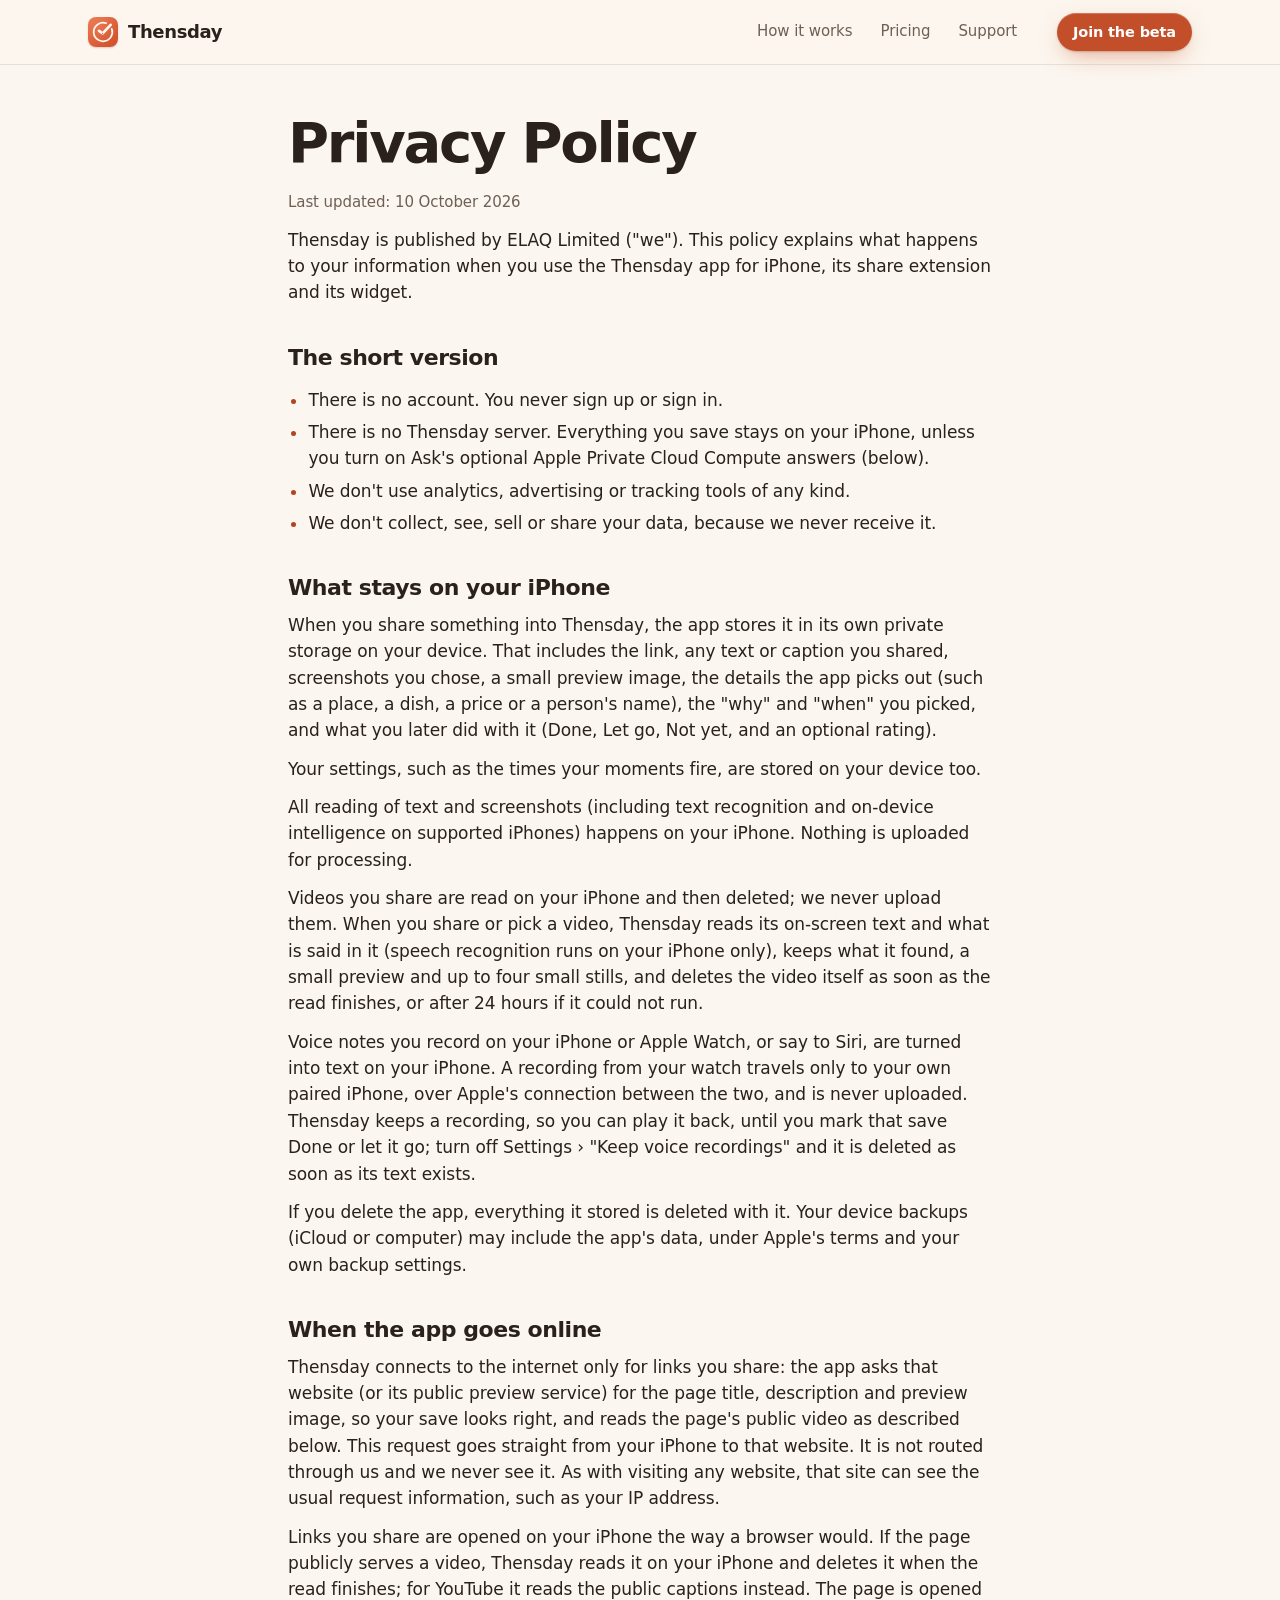
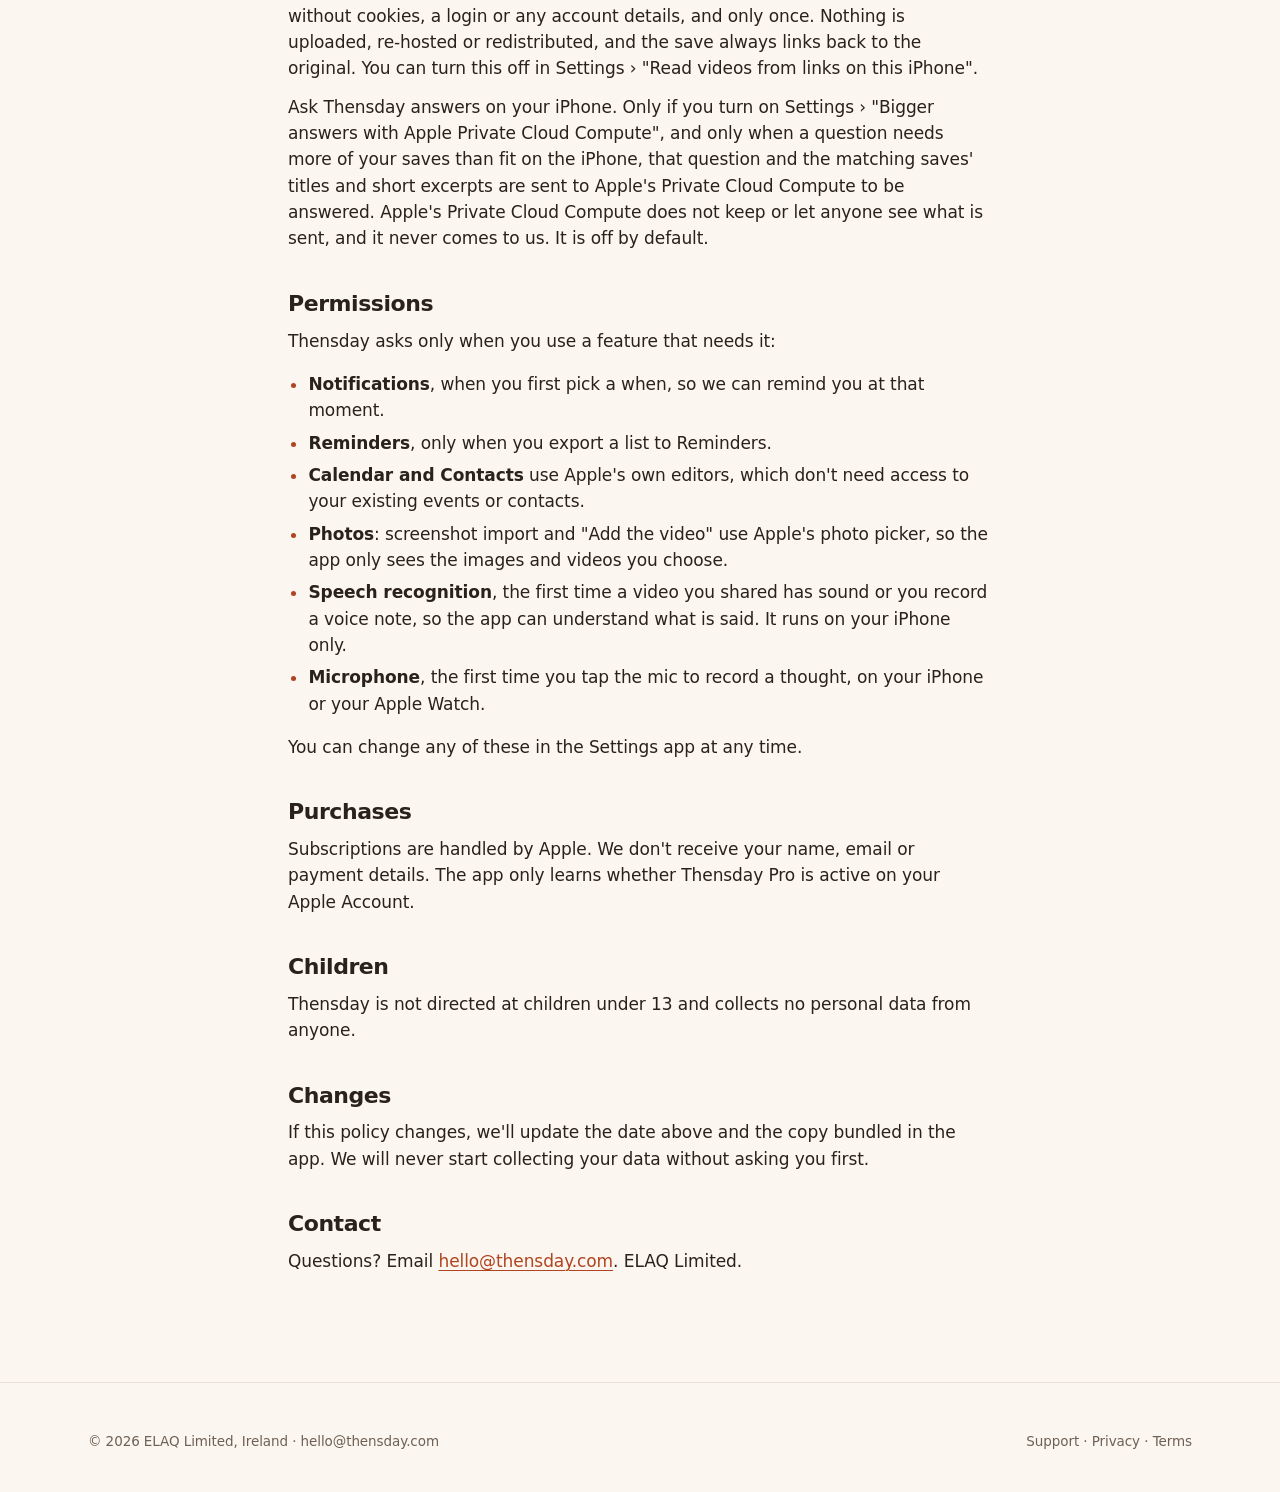
==== commit c8f98238: "Privacy: voice notes, Apple Watch, microphone and speech; homepage: voice capture section" ====
--- a/privacy.html
+++ b/privacy.html
@@ -34,7 +34,7 @@
 <h2>The short version</h2>
 <ul>
 <li>There is no account. You never sign up or sign in.</li>
-<li>There is no Thensday server. Everything you save stays on your iPhone.</li>
+<li>There is no Thensday server. Everything you save stays on your iPhone, unless you turn on Ask's optional Apple Private Cloud Compute answers (below).</li>
 <li>We don't use analytics, advertising or tracking tools of any kind.</li>
 <li>We don't collect, see, sell or share your data, because we never receive it.</li>
 </ul>
@@ -42,18 +42,22 @@
 <p>When you share something into Thensday, the app stores it in its own private storage on your device. That includes the link, any text or caption you shared, screenshots you chose, a small preview image, the details the app picks out (such as a place, a dish, a price or a person's name), the "why" and "when" you picked, and what you later did with it (Done, Let go, Not yet, and an optional rating).</p>
 <p>Your settings, such as the times your moments fire, are stored on your device too.</p>
 <p>All reading of text and screenshots (including text recognition and on-device intelligence on supported iPhones) happens on your iPhone. Nothing is uploaded for processing.</p>
+<p>Videos you share are read on your iPhone and then deleted; we never upload them. When you share or pick a video, Thensday reads its on-screen text and what is said in it (speech recognition runs on your iPhone only), keeps what it found, a small preview and up to four small stills, and deletes the video itself as soon as the read finishes, or after 24 hours if it could not run.</p>
+<p>Voice notes you record on your iPhone or Apple Watch, or say to Siri, are turned into text on your iPhone. A recording from your watch travels only to your own paired iPhone, over Apple's connection between the two, and is never uploaded. Thensday keeps a recording, so you can play it back, until you mark that save Done or let it go; turn off Settings › "Keep voice recordings" and it is deleted as soon as its text exists.</p>
 <p>If you delete the app, everything it stored is deleted with it. Your device backups (iCloud or computer) may include the app's data, under Apple's terms and your own backup settings.</p>
 <h2>When the app goes online</h2>
-<p>Thensday connects to the internet for one thing only: when you share a link, the app opens that page the way a browser would, to get the title, caption and preview image, and, if the page publicly serves a video and you have "Read videos from links on this iPhone" turned on (it is on by default; switch it off in Settings), that video, so Thensday can read it. This request goes straight from your iPhone to that website. It is not routed through us and we never see it. As with visiting any website, that site can see the usual request information, such as your IP address.</p>
-<p>Videos are read only on your iPhone (on-screen text, speech and pictures) and then deleted as soon as the read finishes, or within 24 hours if it can't run. Thensday keeps only a small preview image and the text it understood. It never uploads, stores or re-shares the video, never signs in to any service for you, and always links back to the original.</p>
-<p>If you turn on "Bigger answers with Apple Private Cloud Compute" in Ask Thensday, the text needed for an answer is sent to Apple's Private Cloud Compute, which Apple designed so that no one, including Apple and us, can access it. It is off by default.</p>
+<p>Thensday connects to the internet only for links you share: the app asks that website (or its public preview service) for the page title, description and preview image, so your save looks right, and reads the page's public video as described below. This request goes straight from your iPhone to that website. It is not routed through us and we never see it. As with visiting any website, that site can see the usual request information, such as your IP address.</p>
+<p>Links you share are opened on your iPhone the way a browser would. If the page publicly serves a video, Thensday reads it on your iPhone and deletes it when the read finishes; for YouTube it reads the public captions instead. The page is opened without cookies, a login or any account details, and only once. Nothing is uploaded, re-hosted or redistributed, and the save always links back to the original. You can turn this off in Settings › "Read videos from links on this iPhone".</p>
+<p>Ask Thensday answers on your iPhone. Only if you turn on Settings › "Bigger answers with Apple Private Cloud Compute", and only when a question needs more of your saves than fit on the iPhone, that question and the matching saves' titles and short excerpts are sent to Apple's Private Cloud Compute to be answered. Apple's Private Cloud Compute does not keep or let anyone see what is sent, and it never comes to us. It is off by default.</p>
 <h2>Permissions</h2>
 <p>Thensday asks only when you use a feature that needs it:</p>
 <ul>
 <li><strong>Notifications</strong>, when you first pick a when, so we can remind you at that moment.</li>
 <li><strong>Reminders</strong>, only when you export a list to Reminders.</li>
 <li><strong>Calendar and Contacts</strong> use Apple's own editors, which don't need access to your existing events or contacts.</li>
-<li><strong>Photos</strong>: screenshot import uses Apple's photo picker, so the app only sees the images you choose.</li>
+<li><strong>Photos</strong>: screenshot import and "Add the video" use Apple's photo picker, so the app only sees the images and videos you choose.</li>
+<li><strong>Speech recognition</strong>, the first time a video you shared has sound or you record a voice note, so the app can understand what is said. It runs on your iPhone only.</li>
+<li><strong>Microphone</strong>, the first time you tap the mic to record a thought, on your iPhone or your Apple Watch.</li>
 </ul>
 <p>You can change any of these in the Settings app at any time.</p>
 <h2>Purchases</h2>
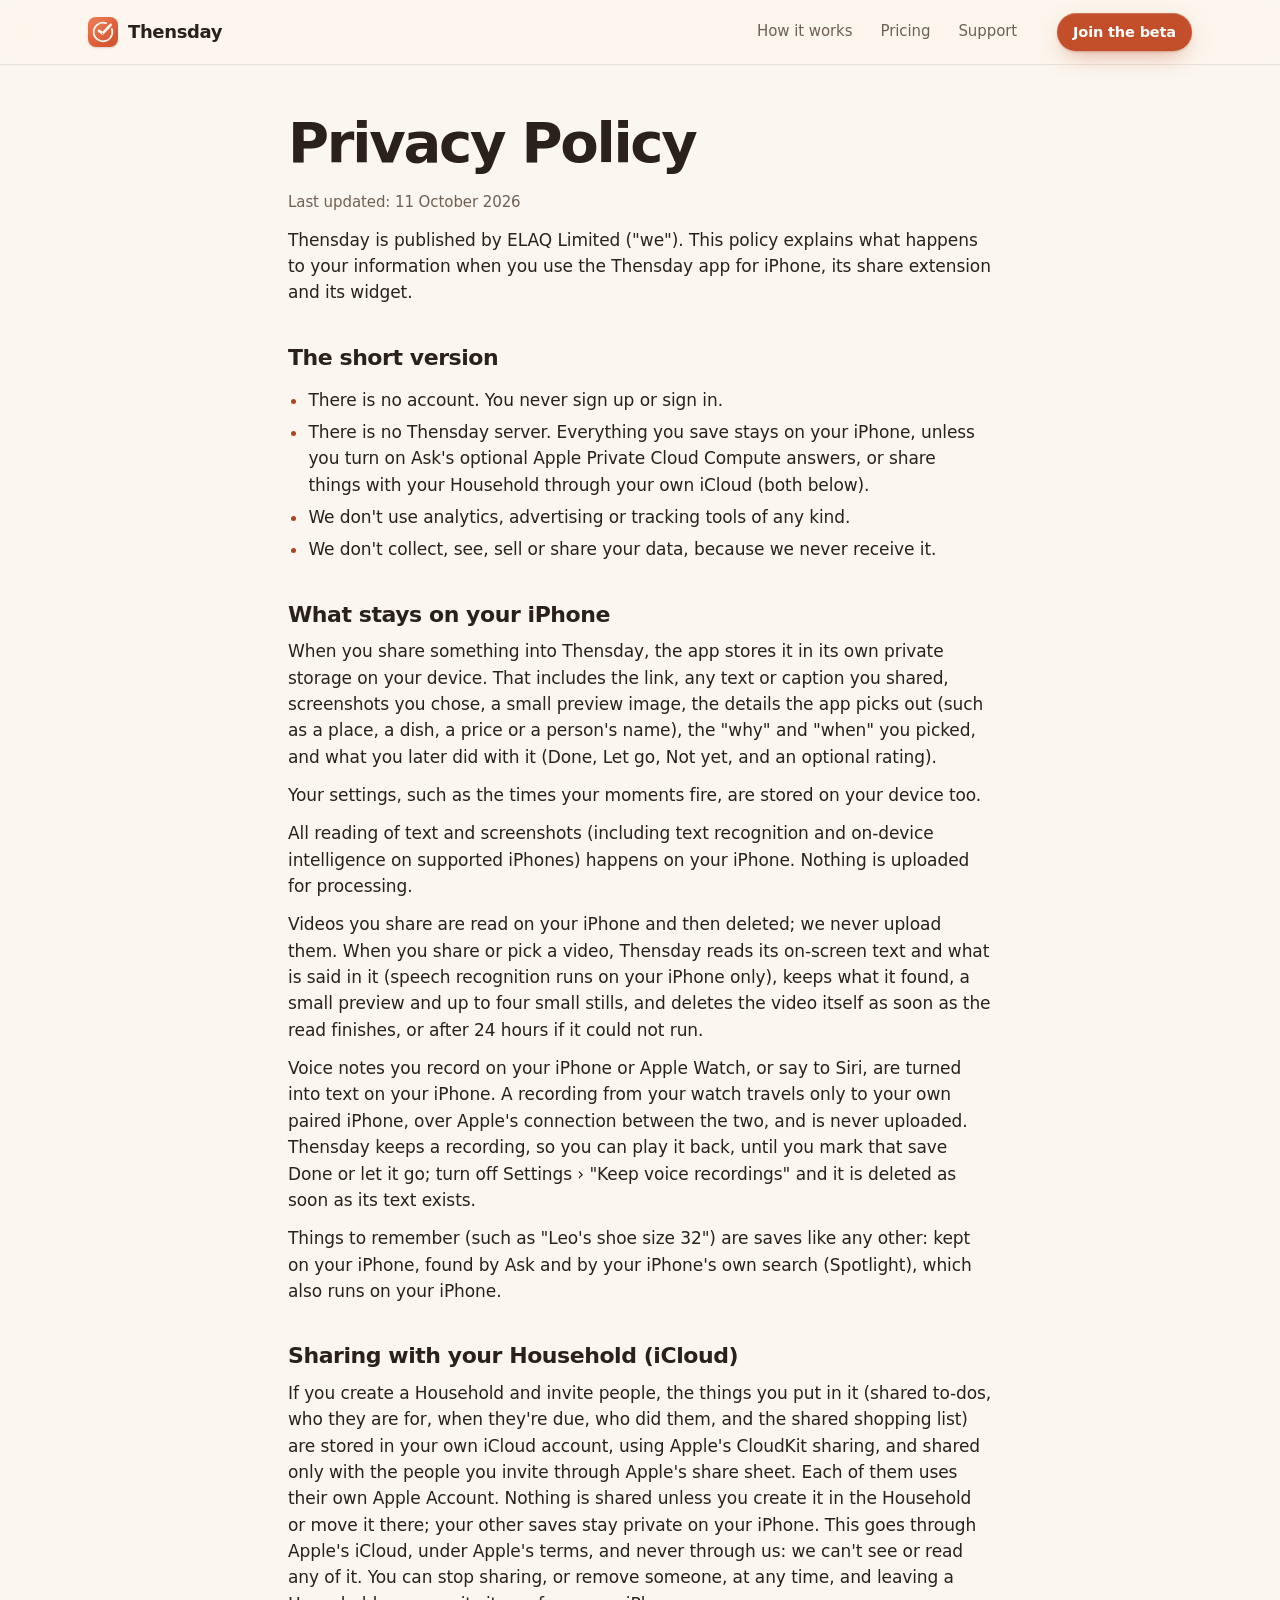
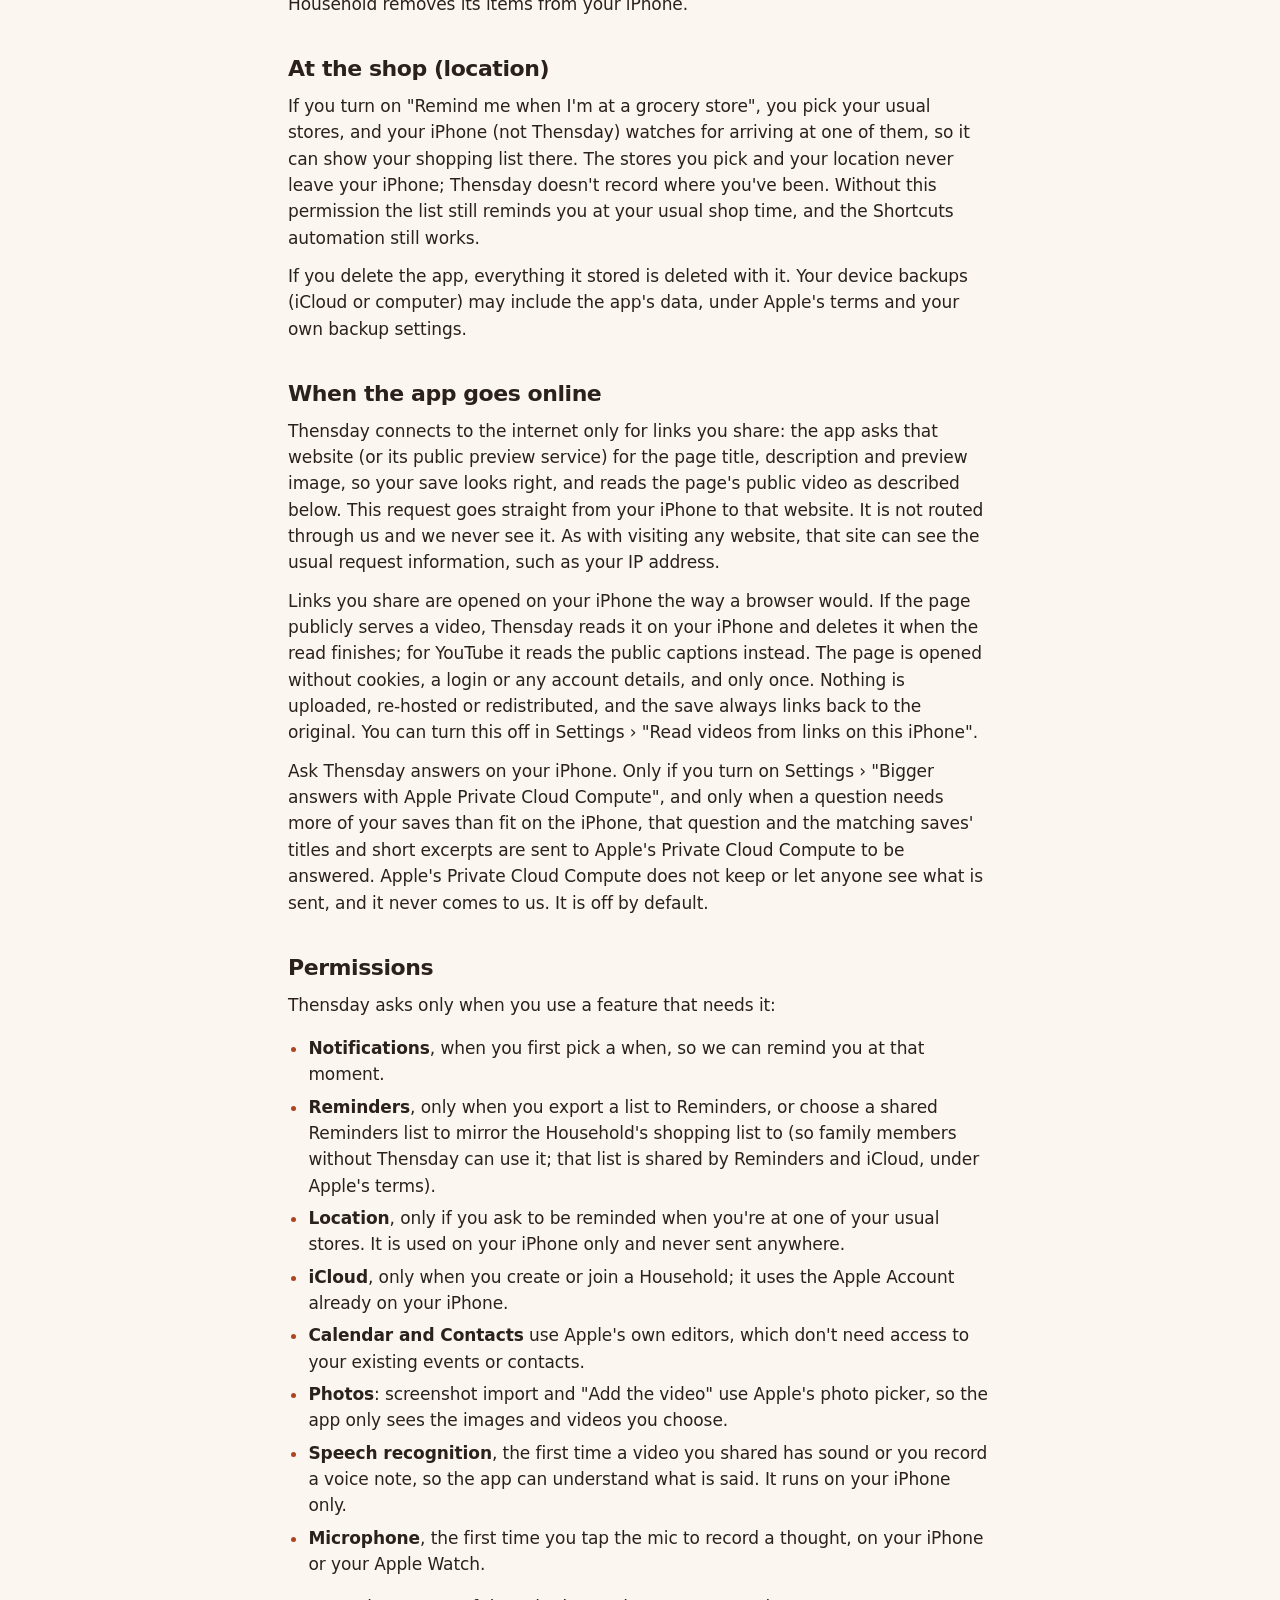
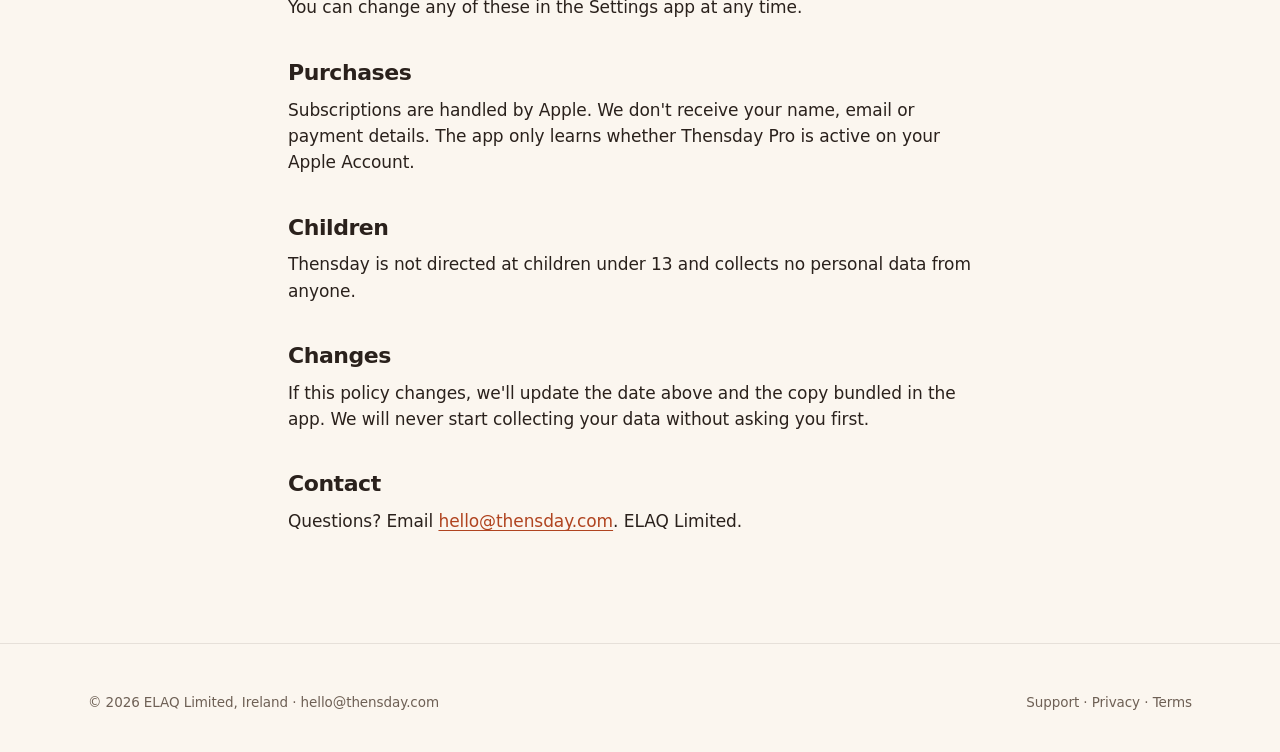
==== commit 7ab13ded: "Privacy: Household over your own iCloud, at-the-shop location, Reminders" ====
--- a/privacy.html
+++ b/privacy.html
@@ -29,12 +29,12 @@
 </div></header>
 <main id="main" class="wrap narrow prose">
 <h1>Privacy Policy</h1>
-<p class="updated">Last updated: 10 October 2026</p>
+<p class="updated">Last updated: 11 October 2026</p>
 <p>Thensday is published by ELAQ Limited ("we"). This policy explains what happens to your information when you use the Thensday app for iPhone, its share extension and its widget.</p>
 <h2>The short version</h2>
 <ul>
 <li>There is no account. You never sign up or sign in.</li>
-<li>There is no Thensday server. Everything you save stays on your iPhone, unless you turn on Ask's optional Apple Private Cloud Compute answers (below).</li>
+<li>There is no Thensday server. Everything you save stays on your iPhone, unless you turn on Ask's optional Apple Private Cloud Compute answers, or share things with your Household through your own iCloud (both below).</li>
 <li>We don't use analytics, advertising or tracking tools of any kind.</li>
 <li>We don't collect, see, sell or share your data, because we never receive it.</li>
 </ul>
@@ -44,6 +44,11 @@
 <p>All reading of text and screenshots (including text recognition and on-device intelligence on supported iPhones) happens on your iPhone. Nothing is uploaded for processing.</p>
 <p>Videos you share are read on your iPhone and then deleted; we never upload them. When you share or pick a video, Thensday reads its on-screen text and what is said in it (speech recognition runs on your iPhone only), keeps what it found, a small preview and up to four small stills, and deletes the video itself as soon as the read finishes, or after 24 hours if it could not run.</p>
 <p>Voice notes you record on your iPhone or Apple Watch, or say to Siri, are turned into text on your iPhone. A recording from your watch travels only to your own paired iPhone, over Apple's connection between the two, and is never uploaded. Thensday keeps a recording, so you can play it back, until you mark that save Done or let it go; turn off Settings › "Keep voice recordings" and it is deleted as soon as its text exists.</p>
+<p>Things to remember (such as "Leo's shoe size 32") are saves like any other: kept on your iPhone, found by Ask and by your iPhone's own search (Spotlight), which also runs on your iPhone.</p>
+<h2>Sharing with your Household (iCloud)</h2>
+<p>If you create a Household and invite people, the things you put in it (shared to-dos, who they are for, when they're due, who did them, and the shared shopping list) are stored in your own iCloud account, using Apple's CloudKit sharing, and shared only with the people you invite through Apple's share sheet. Each of them uses their own Apple Account. Nothing is shared unless you create it in the Household or move it there; your other saves stay private on your iPhone. This goes through Apple's iCloud, under Apple's terms, and never through us: we can't see or read any of it. You can stop sharing, or remove someone, at any time, and leaving a Household removes its items from your iPhone.</p>
+<h2>At the shop (location)</h2>
+<p>If you turn on "Remind me when I'm at a grocery store", you pick your usual stores, and your iPhone (not Thensday) watches for arriving at one of them, so it can show your shopping list there. The stores you pick and your location never leave your iPhone; Thensday doesn't record where you've been. Without this permission the list still reminds you at your usual shop time, and the Shortcuts automation still works.</p>
 <p>If you delete the app, everything it stored is deleted with it. Your device backups (iCloud or computer) may include the app's data, under Apple's terms and your own backup settings.</p>
 <h2>When the app goes online</h2>
 <p>Thensday connects to the internet only for links you share: the app asks that website (or its public preview service) for the page title, description and preview image, so your save looks right, and reads the page's public video as described below. This request goes straight from your iPhone to that website. It is not routed through us and we never see it. As with visiting any website, that site can see the usual request information, such as your IP address.</p>
@@ -53,7 +58,9 @@
 <p>Thensday asks only when you use a feature that needs it:</p>
 <ul>
 <li><strong>Notifications</strong>, when you first pick a when, so we can remind you at that moment.</li>
-<li><strong>Reminders</strong>, only when you export a list to Reminders.</li>
+<li><strong>Reminders</strong>, only when you export a list to Reminders, or choose a shared Reminders list to mirror the Household's shopping list to (so family members without Thensday can use it; that list is shared by Reminders and iCloud, under Apple's terms).</li>
+<li><strong>Location</strong>, only if you ask to be reminded when you're at one of your usual stores. It is used on your iPhone only and never sent anywhere.</li>
+<li><strong>iCloud</strong>, only when you create or join a Household; it uses the Apple Account already on your iPhone.</li>
 <li><strong>Calendar and Contacts</strong> use Apple's own editors, which don't need access to your existing events or contacts.</li>
 <li><strong>Photos</strong>: screenshot import and "Add the video" use Apple's photo picker, so the app only sees the images and videos you choose.</li>
 <li><strong>Speech recognition</strong>, the first time a video you shared has sound or you record a voice note, so the app can understand what is said. It runs on your iPhone only.</li>
